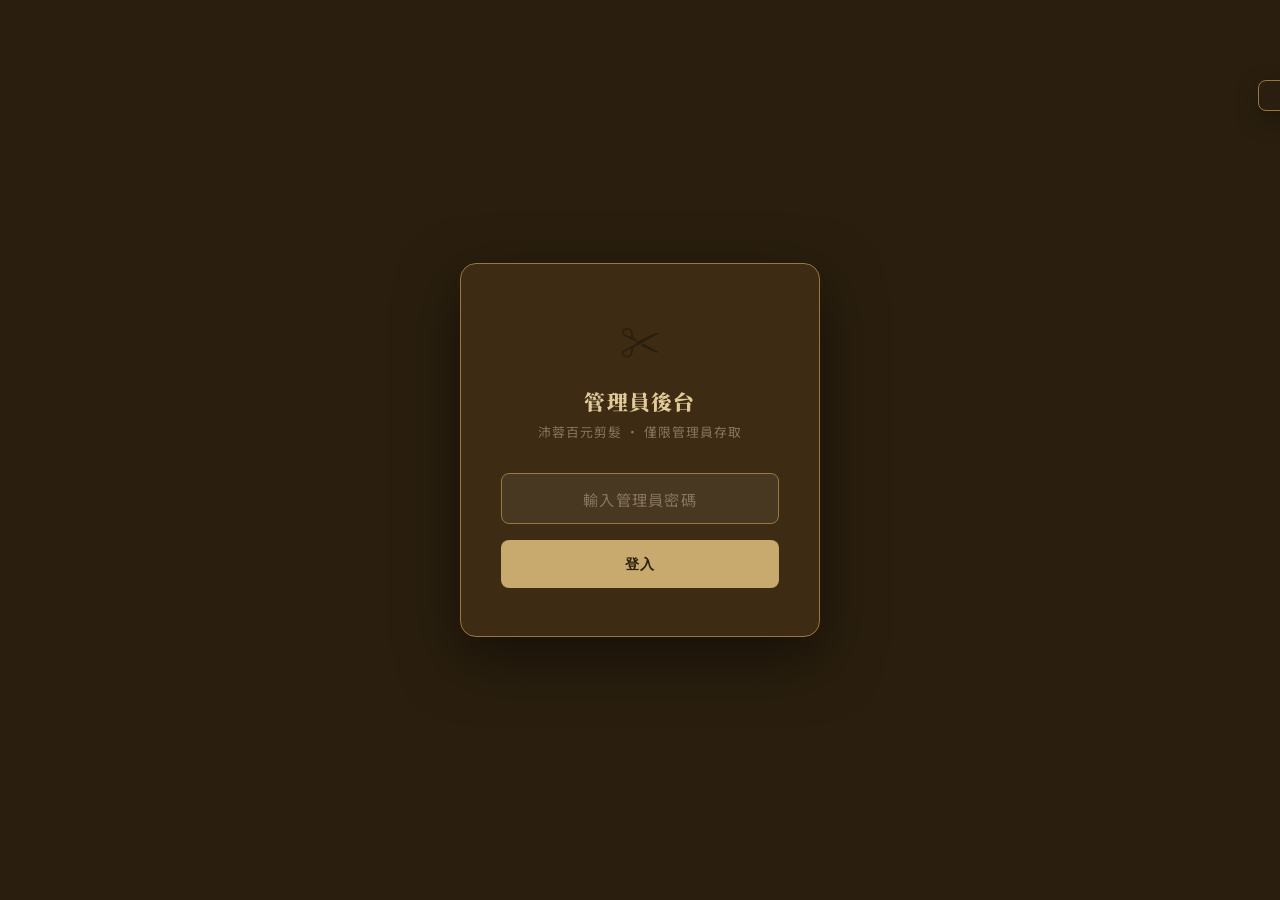
==== admin.html @ b1cb7372 "add admin.html" ====
<!DOCTYPE html>
<html lang="zh-TW">
<head>
  <meta charset="UTF-8" />
  <meta name="viewport" content="width=device-width, initial-scale=1.0" />
  <title>管理員後台 — 沛蓉百元剪髮</title>
  <link rel="preconnect" href="https://fonts.googleapis.com" />
  <link href="https://fonts.googleapis.com/css2?family=Noto+Serif+TC:wght@700;900&family=Noto+Sans+TC:wght@300;400;500&display=swap" rel="stylesheet" />
  <style>
    :root {
      --gold: #c8a96e; --gold-light: #e2c99a; --gold-dark: #9a7640;
      --cream: #f5efe3; --warm-white: #fdf8f0;
      --wood: #2a1f0e; --wood-mid: #3d2c13; --wood-light: #5a3e1b;
      --muted: #8a7560; --red: #c0392b; --green: #27ae60;
      --font-serif: 'Noto Serif TC', serif;
      --font-body: 'Noto Sans TC', sans-serif;
      --radius: 8px; --transition: .3s ease;
    }
    *, *::before, *::after { box-sizing: border-box; margin: 0; padding: 0; }
    html { font-size: 16px; scroll-behavior: smooth; }
    body { background: var(--cream); color: var(--wood); font-family: var(--font-body); min-height: 100vh; }
    a { color: inherit; text-decoration: none; }

    /* ── LOGIN SCREEN ── */
    #login-screen {
      position: fixed; inset: 0; z-index: 9000;
      background: var(--wood);
      display: flex; align-items: center; justify-content: center;
    }
    .login-box {
      background: var(--wood-mid);
      border: 1px solid var(--gold-dark);
      border-radius: 16px;
      padding: 3rem 2.5rem;
      width: 360px;
      text-align: center;
      box-shadow: 0 20px 60px rgba(0,0,0,.5);
    }
    .login-icon { font-size: 2.5rem; margin-bottom: 1rem; }
    .login-title {
      font-family: var(--font-serif);
      font-size: 1.3rem; font-weight: 900;
      color: var(--gold-light);
      margin-bottom: .4rem; letter-spacing: .06em;
    }
    .login-sub { font-size: .8rem; color: var(--muted); margin-bottom: 2rem; letter-spacing: .08em; }
    .login-box input {
      width: 100%;
      background: rgba(255,255,255,.06);
      border: 1px solid var(--gold-dark);
      border-radius: var(--radius);
      padding: .85rem 1rem;
      color: var(--cream);
      font-family: var(--font-body); font-size: .95rem;
      outline: none;
      transition: border-color var(--transition);
      text-align: center; letter-spacing: .2em;
    }
    .login-box input:focus { border-color: var(--gold); }
    .login-box input::placeholder { color: var(--muted); letter-spacing: .08em; }
    .login-btn {
      margin-top: 1rem;
      width: 100%;
      padding: .9rem;
      background: var(--gold);
      border: none; border-radius: var(--radius);
      color: var(--wood);
      font-size: .9rem; font-weight: 700;
      letter-spacing: .1em;
      cursor: pointer;
      transition: background var(--transition), transform var(--transition);
    }
    .login-btn:hover { background: var(--gold-light); transform: translateY(-2px); }
    .login-error {
      margin-top: .8rem;
      font-size: .8rem; color: var(--red);
      display: none;
    }

    /* ── ADMIN LAYOUT ── */
    #admin-app { display: none; }
    .admin-header {
      background: var(--wood);
      border-bottom: 2px solid var(--gold-dark);
      padding: 0 2rem;
      display: flex; align-items: center; justify-content: space-between;
      height: 60px;
      position: sticky; top: 0; z-index: 100;
    }
    .admin-header-title {
      font-family: var(--font-serif);
      color: var(--gold-light);
      font-size: 1rem; font-weight: 700;
      letter-spacing: .08em;
    }
    .admin-header-right { display: flex; align-items: center; gap: 1rem; }
    .back-link {
      font-size: .8rem; color: var(--muted);
      letter-spacing: .06em;
      transition: color var(--transition);
    }
    .back-link:hover { color: var(--gold); }
    .logout-btn {
      background: transparent; border: 1px solid rgba(200,169,110,.3);
      border-radius: var(--radius); padding: .4rem .9rem;
      color: var(--muted); font-size: .78rem; letter-spacing: .08em;
      cursor: pointer; transition: all var(--transition);
    }
    .logout-btn:hover { border-color: var(--red); color: var(--red); }

    .admin-main {
      max-width: 820px; margin: 0 auto;
      padding: 3rem 1.5rem 6rem;
    }
    .admin-section {
      background: white;
      border: 1px solid rgba(200,169,110,.2);
      border-radius: 12px;
      padding: 2rem;
      margin-bottom: 1.5rem;
      box-shadow: 0 2px 12px rgba(42,31,14,.08);
    }
    .admin-section-title {
      font-family: var(--font-serif);
      font-size: .82rem; font-weight: 700;
      letter-spacing: .2em;
      color: var(--gold-dark);
      text-transform: uppercase;
      margin-bottom: 1.5rem;
      padding-bottom: .7rem;
      border-bottom: 1px solid rgba(200,169,110,.2);
    }
    .field-group {
      display: flex; flex-direction: column; gap: 1.1rem;
    }
    .field {
      display: flex; flex-direction: column; gap: .4rem;
    }
    .field label {
      font-size: .78rem; font-weight: 600;
      color: var(--muted); letter-spacing: .08em;
      text-transform: uppercase;
    }
    .field input,
    .field textarea {
      border: 1.5px solid rgba(200,169,110,.3);
      border-radius: var(--radius);
      padding: .7rem .9rem;
      font-family: var(--font-body); font-size: .9rem;
      color: var(--wood);
      background: var(--warm-white);
      outline: none;
      resize: vertical;
      transition: border-color var(--transition);
    }
    .field input:focus,
    .field textarea:focus { border-color: var(--gold); }
    .field .hint {
      font-size: .7rem; color: var(--muted);
      letter-spacing: .04em;
    }
    .field .hint code {
      background: rgba(200,169,110,.12);
      padding: .1rem .3rem; border-radius: 3px;
      font-size: .68rem; color: var(--gold-dark);
    }

    /* ── SAVE BAR ── */
    .save-bar {
      position: fixed; bottom: 0; left: 0; right: 0; z-index: 200;
      background: var(--wood);
      border-top: 2px solid var(--gold-dark);
      padding: 1rem 2rem;
      display: flex; align-items: center; justify-content: space-between;
    }
    .save-bar-info {
      font-size: .82rem; color: var(--muted); letter-spacing: .04em;
    }
    .save-btn {
      background: var(--gold); border: none;
      border-radius: var(--radius);
      padding: .8rem 2.2rem;
      color: var(--wood); font-size: .88rem; font-weight: 700;
      letter-spacing: .1em;
      cursor: pointer; transition: all var(--transition);
    }
    .save-btn:hover { background: var(--gold-light); transform: translateY(-1px); }
    .save-btn:disabled { opacity: .5; cursor: not-allowed; }

    /* ── TOAST ── */
    .toast {
      position: fixed; top: 80px; right: 2rem; z-index: 9999;
      background: var(--wood);
      color: var(--cream);
      border: 1px solid var(--gold-dark);
      border-radius: var(--radius);
      padding: .9rem 1.5rem;
      font-size: .85rem; letter-spacing: .04em;
      box-shadow: 0 8px 24px rgba(0,0,0,.3);
      transform: translateX(120%);
      transition: transform .35s cubic-bezier(.25,.46,.45,.94);
      pointer-events: none;
    }
    .toast.show { transform: translateX(0); }
    .toast.success { border-color: var(--green); }
    .toast.error   { border-color: var(--red); }

    /* ── PREVIEW LINK ── */
    .preview-row {
      display: flex; justify-content: center; margin-bottom: 2rem;
    }
    .preview-link {
      display: inline-flex; align-items: center; gap: .5rem;
      border: 1px dashed var(--gold-dark);
      border-radius: var(--radius);
      padding: .6rem 1.4rem;
      font-size: .82rem; color: var(--gold-dark); letter-spacing: .08em;
      transition: all var(--transition);
    }
    .preview-link:hover {
      background: var(--gold-dark); color: var(--cream);
    }

    /* ── PASSWORD CHANGE SECTION ── */
    .pwd-group { display: flex; gap: .8rem; }
    .pwd-group input { flex: 1; }
    .pwd-btn {
      background: var(--wood-mid); border: 1px solid var(--gold-dark);
      border-radius: var(--radius);
      padding: .7rem 1.2rem;
      color: var(--gold); font-size: .82rem; font-weight: 600;
      letter-spacing: .08em;
      cursor: pointer; white-space: nowrap;
      transition: all var(--transition);
    }
    .pwd-btn:hover { background: var(--wood); border-color: var(--gold); }
  </style>
</head>
<body>

  <!-- ░░ LOGIN ░░ -->
  <div id="login-screen">
    <div class="login-box">
      <div class="login-icon">✂</div>
      <h1 class="login-title">管理員後台</h1>
      <p class="login-sub">沛蓉百元剪髮 · 僅限管理員存取</p>
      <input type="password" id="pwd-input" placeholder="輸入管理員密碼" autocomplete="current-password" />
      <button class="login-btn" onclick="doLogin()">登入</button>
      <p class="login-error" id="login-err">密碼錯誤，請再試一次</p>
    </div>
  </div>

  <!-- ░░ ADMIN APP ░░ -->
  <div id="admin-app">

    <header class="admin-header">
      <div class="admin-header-title">✂ 後台管理</div>
      <div class="admin-header-right">
        <a href="index.html" class="back-link">← 回到網站</a>
        <button class="logout-btn" onclick="doLogout()">登出</button>
      </div>
    </header>

    <main class="admin-main">

      <div class="preview-row">
        <a href="index.html" target="_blank" class="preview-link">
          👁 預覽網站
        </a>
      </div>

      <!-- 基本資訊 -->
      <div class="admin-section">
        <div class="admin-section-title">🏪 基本資訊</div>
        <div class="field-group">
          <div class="field">
            <label>店名</label>
            <input type="text" id="f-site_name" />
          </div>
          <div class="field">
            <label>副標題</label>
            <input type="text" id="f-site_tagline" />
          </div>
        </div>
      </div>

      <!-- Hero 區塊 -->
      <div class="admin-section">
        <div class="admin-section-title">🦸 主視覺區塊</div>
        <div class="field-group">
          <div class="field">
            <label>主打價格</label>
            <input type="text" id="f-hero_price" />
          </div>
          <div class="field">
            <label>描述文字</label>
            <textarea id="f-hero_desc" rows="3"></textarea>
            <p class="hint">換行請按 Enter 即可</p>
          </div>
        </div>
      </div>

      <!-- 資訊卡 -->
      <div class="admin-section">
        <div class="admin-section-title">🕐 服務資訊</div>
        <div class="field-group">
          <div class="field">
            <label>營業時間（支援 HTML）</label>
            <textarea id="f-hours" rows="2"></textarea>
            <p class="hint">可使用 <code>&lt;strong&gt;</code> 加粗、<code>&lt;br/&gt;</code> 換行</p>
          </div>
          <div class="field">
            <label>營業時間備註</label>
            <input type="text" id="f-hours_note" />
          </div>
          <div class="field">
            <label>收費方式（支援 HTML）</label>
            <textarea id="f-pricing" rows="2"></textarea>
          </div>
          <div class="field">
            <label>收費備註</label>
            <input type="text" id="f-pricing_note" />
          </div>
          <div class="field">
            <label>預約方式（支援 HTML）</label>
            <textarea id="f-booking" rows="2"></textarea>
          </div>
          <div class="field">
            <label>預約備註</label>
            <input type="text" id="f-booking_note" />
          </div>
        </div>
      </div>

      <!-- 聯絡資訊 -->
      <div class="admin-section">
        <div class="admin-section-title">📞 聯絡資訊</div>
        <div class="field-group">
          <div class="field">
            <label>電話號碼</label>
            <input type="tel" id="f-phone" />
          </div>
          <div class="field">
            <label>LINE ID</label>
            <input type="text" id="f-line_id" />
          </div>
          <div class="field">
            <label>聯絡區塊標題</label>
            <input type="text" id="f-contact_title" />
          </div>
          <div class="field">
            <label>聯絡區塊說明</label>
            <input type="text" id="f-contact_sub" />
          </div>
        </div>
      </div>

      <!-- 位置 -->
      <div class="admin-section">
        <div class="admin-section-title">📍 位置資訊</div>
        <div class="field-group">
          <div class="field">
            <label>地址（支援 HTML）</label>
            <textarea id="f-address" rows="2"></textarea>
          </div>
          <div class="field">
            <label>捷運說明</label>
            <input type="text" id="f-mrt" />
          </div>
          <div class="field">
            <label>公車說明</label>
            <input type="text" id="f-bus" />
          </div>
        </div>
      </div>

      <!-- Footer -->
      <div class="admin-section">
        <div class="admin-section-title">📋 頁尾資訊</div>
        <div class="field-group">
          <div class="field">
            <label>版權文字</label>
            <input type="text" id="f-footer_copy" />
          </div>
        </div>
      </div>

      <!-- 密碼變更 -->
      <div class="admin-section">
        <div class="admin-section-title">🔐 變更管理員密碼</div>
        <div class="field-group">
          <div class="field">
            <label>新密碼</label>
            <div class="pwd-group">
              <input type="password" id="new-pwd" placeholder="輸入新密碼" />
              <button class="pwd-btn" onclick="changePwd()">確認變更</button>
            </div>
          </div>
        </div>
      </div>

      <!-- 匯出說明 -->
      <div class="admin-section">
        <div class="admin-section-title">📦 部署說明</div>
        <div class="field-group">
          <div class="field">
            <p style="font-size:.85rem;color:var(--muted);line-height:1.9;">
              儲存後，點選下方「下載 content.js」按鈕，<br/>
              將下載的 <code style="background:rgba(200,169,110,.12);padding:.1rem .3rem;border-radius:3px;">content.js</code> 替換至你的 GitHub repo 的 <code style="background:rgba(200,169,110,.12);padding:.1rem .3rem;border-radius:3px;">js/</code> 資料夾，<br/>
              push 後 GitHub Pages 會自動更新網站內容。
            </p>
            <button class="save-btn" id="dl-btn" onclick="downloadContentJS()" style="margin-top:1rem;max-width:220px;">
              ⬇ 下載 content.js
            </button>
          </div>
        </div>
      </div>

    </main>

    <!-- Save Bar -->
    <div class="save-bar">
      <span class="save-bar-info">儲存後記得下載並更新 content.js</span>
      <button class="save-btn" id="save-btn" onclick="saveContent()">💾 儲存變更</button>
    </div>

  </div>

  <!-- Toast -->
  <div class="toast" id="toast"></div>

  <script src="js/content.js"></script>
  <script>
    // ── AUTH ────────────────────────────────────────────────────
    const DEFAULT_PWD = 'peirong2025';
    const PWD_KEY  = 'pr_admin_pwd';
    const AUTH_KEY = 'pr_admin_auth';

    function getStoredPwd() {
      return localStorage.getItem(PWD_KEY) || DEFAULT_PWD;
    }
    function doLogin() {
      const val = document.getElementById('pwd-input').value;
      if (val === getStoredPwd()) {
        sessionStorage.setItem(AUTH_KEY, '1');
        document.getElementById('login-screen').style.display = 'none';
        document.getElementById('admin-app').style.display = 'block';
        loadForm();
      } else {
        document.getElementById('login-err').style.display = 'block';
        document.getElementById('pwd-input').value = '';
        document.getElementById('pwd-input').focus();
      }
    }
    document.getElementById('pwd-input').addEventListener('keydown', e => {
      if (e.key === 'Enter') doLogin();
    });
    function doLogout() {
      sessionStorage.removeItem(AUTH_KEY);
      location.reload();
    }
    function changePwd() {
      const np = document.getElementById('new-pwd').value.trim();
      if (!np) { showToast('請輸入新密碼', 'error'); return; }
      if (np.length < 6) { showToast('密碼至少 6 位', 'error'); return; }
      localStorage.setItem(PWD_KEY, np);
      document.getElementById('new-pwd').value = '';
      showToast('密碼已變更', 'success');
    }
    // Auto-restore session
    if (sessionStorage.getItem(AUTH_KEY) === '1') {
      document.getElementById('login-screen').style.display = 'none';
      document.getElementById('admin-app').style.display = 'block';
    }

    // ── CONTENT ─────────────────────────────────────────────────
    let currentContent = {};

    function loadForm() {
      currentContent = Object.assign({}, window.SITE_CONTENT || {});
      const fields = [
        'site_name','site_tagline','hero_price','hero_desc',
        'hours','hours_note','pricing','pricing_note',
        'booking','booking_note','phone','line_id',
        'contact_title','contact_sub','address','mrt','bus','footer_copy'
      ];
      fields.forEach(key => {
        const el = document.getElementById('f-' + key);
        if (el) el.value = currentContent[key] || '';
      });
    }

    function readForm() {
      const fields = [
        'site_name','site_tagline','hero_price','hero_desc',
        'hours','hours_note','pricing','pricing_note',
        'booking','booking_note','phone','line_id',
        'contact_title','contact_sub','address','mrt','bus','footer_copy'
      ];
      const out = {};
      fields.forEach(key => {
        const el = document.getElementById('f-' + key);
        if (el) out[key] = el.value;
      });
      return out;
    }

    function saveContent() {
      currentContent = readForm();
      localStorage.setItem('pr_site_content', JSON.stringify(currentContent));
      showToast('已儲存！請下載 content.js 並上傳至 GitHub', 'success');
    }

    function generateContentJS(c) {
      return `/**
 * content.js — 沛蓉百元剪髮 網站內容設定
 * 由管理員後台自動生成於 ${new Date().toLocaleString('zh-TW')}
 */
window.SITE_CONTENT = ${JSON.stringify(c, null, 2)};
`;
    }

    function downloadContentJS() {
      const c = readForm();
      const blob = new Blob([generateContentJS(c)], { type: 'application/javascript' });
      const url = URL.createObjectURL(blob);
      const a = document.createElement('a');
      a.href = url; a.download = 'content.js';
      a.click();
      URL.revokeObjectURL(url);
      showToast('content.js 已下載，請上傳至 GitHub js/ 資料夾', 'success');
    }

    // ── TOAST ────────────────────────────────────────────────────
    let toastTimer;
    function showToast(msg, type = 'success') {
      const t = document.getElementById('toast');
      t.textContent = msg;
      t.className = 'toast ' + type + ' show';
      clearTimeout(toastTimer);
      toastTimer = setTimeout(() => { t.classList.remove('show'); }, 3200);
    }

    // Restore from localStorage if exists
    document.addEventListener('DOMContentLoaded', () => {
      const saved = localStorage.getItem('pr_site_content');
      if (saved) {
        try { window.SITE_CONTENT = JSON.parse(saved); } catch(e) {}
      }
      if (sessionStorage.getItem(AUTH_KEY) === '1') loadForm();
    });
  </script>
</body>
</html>
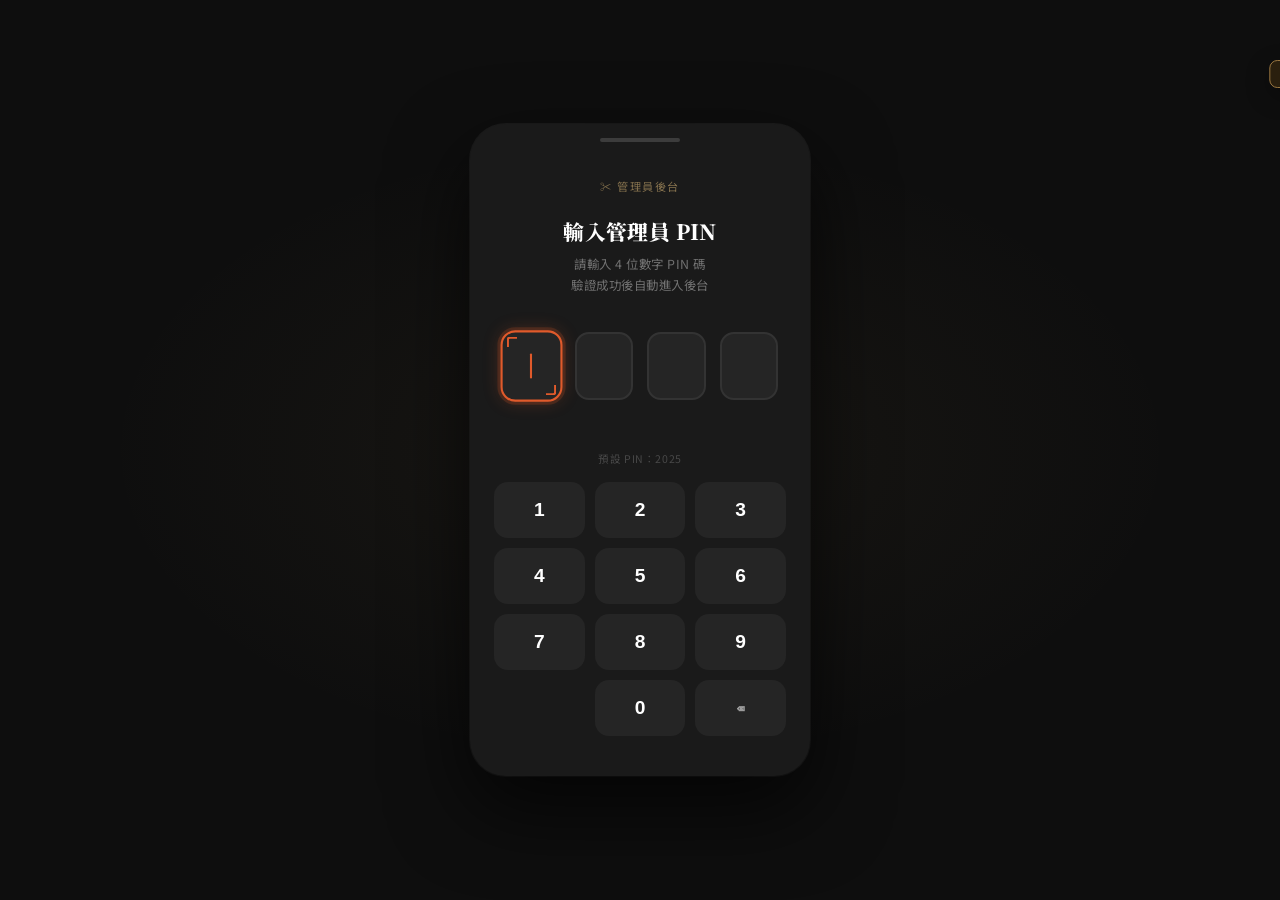
==== commit 01e4c2a7: "update admin.html" ====
--- a/admin.html
+++ b/admin.html
@@ -1,554 +1,949 @@
 <!DOCTYPE html>
 <html lang="zh-TW">
 <head>
-  <meta charset="UTF-8" />
-  <meta name="viewport" content="width=device-width, initial-scale=1.0" />
+  <meta charset="UTF-8"/>
+  <meta name="viewport" content="width=device-width, initial-scale=1.0"/>
   <title>管理員後台 — 沛蓉百元剪髮</title>
-  <link rel="preconnect" href="https://fonts.googleapis.com" />
-  <link href="https://fonts.googleapis.com/css2?family=Noto+Serif+TC:wght@700;900&family=Noto+Sans+TC:wght@300;400;500&display=swap" rel="stylesheet" />
+  <link rel="preconnect" href="https://fonts.googleapis.com"/>
+  <link href="https://fonts.googleapis.com/css2?family=Noto+Serif+TC:wght@700;900&family=Noto+Sans+TC:wght@300;400;500;600&display=swap" rel="stylesheet"/>
   <style>
     :root {
-      --gold: #c8a96e; --gold-light: #e2c99a; --gold-dark: #9a7640;
-      --cream: #f5efe3; --warm-white: #fdf8f0;
-      --wood: #2a1f0e; --wood-mid: #3d2c13; --wood-light: #5a3e1b;
-      --muted: #8a7560; --red: #c0392b; --green: #27ae60;
-      --font-serif: 'Noto Serif TC', serif;
-      --font-body: 'Noto Sans TC', sans-serif;
-      --radius: 8px; --transition: .3s ease;
-    }
-    *, *::before, *::after { box-sizing: border-box; margin: 0; padding: 0; }
-    html { font-size: 16px; scroll-behavior: smooth; }
-    body { background: var(--cream); color: var(--wood); font-family: var(--font-body); min-height: 100vh; }
-    a { color: inherit; text-decoration: none; }
-
-    /* ── LOGIN SCREEN ── */
-    #login-screen {
-      position: fixed; inset: 0; z-index: 9000;
-      background: var(--wood);
-      display: flex; align-items: center; justify-content: center;
-    }
-    .login-box {
-      background: var(--wood-mid);
-      border: 1px solid var(--gold-dark);
-      border-radius: 16px;
-      padding: 3rem 2.5rem;
-      width: 360px;
-      text-align: center;
-      box-shadow: 0 20px 60px rgba(0,0,0,.5);
-    }
-    .login-icon { font-size: 2.5rem; margin-bottom: 1rem; }
-    .login-title {
-      font-family: var(--font-serif);
-      font-size: 1.3rem; font-weight: 900;
-      color: var(--gold-light);
-      margin-bottom: .4rem; letter-spacing: .06em;
-    }
-    .login-sub { font-size: .8rem; color: var(--muted); margin-bottom: 2rem; letter-spacing: .08em; }
-    .login-box input {
-      width: 100%;
-      background: rgba(255,255,255,.06);
-      border: 1px solid var(--gold-dark);
-      border-radius: var(--radius);
-      padding: .85rem 1rem;
-      color: var(--cream);
-      font-family: var(--font-body); font-size: .95rem;
-      outline: none;
-      transition: border-color var(--transition);
-      text-align: center; letter-spacing: .2em;
-    }
-    .login-box input:focus { border-color: var(--gold); }
-    .login-box input::placeholder { color: var(--muted); letter-spacing: .08em; }
-    .login-btn {
-      margin-top: 1rem;
-      width: 100%;
-      padding: .9rem;
-      background: var(--gold);
-      border: none; border-radius: var(--radius);
-      color: var(--wood);
-      font-size: .9rem; font-weight: 700;
-      letter-spacing: .1em;
-      cursor: pointer;
-      transition: background var(--transition), transform var(--transition);
-    }
-    .login-btn:hover { background: var(--gold-light); transform: translateY(-2px); }
-    .login-error {
-      margin-top: .8rem;
-      font-size: .8rem; color: var(--red);
-      display: none;
-    }
-
-    /* ── ADMIN LAYOUT ── */
-    #admin-app { display: none; }
-    .admin-header {
-      background: var(--wood);
-      border-bottom: 2px solid var(--gold-dark);
-      padding: 0 2rem;
-      display: flex; align-items: center; justify-content: space-between;
-      height: 60px;
-      position: sticky; top: 0; z-index: 100;
-    }
-    .admin-header-title {
-      font-family: var(--font-serif);
-      color: var(--gold-light);
-      font-size: 1rem; font-weight: 700;
-      letter-spacing: .08em;
-    }
-    .admin-header-right { display: flex; align-items: center; gap: 1rem; }
-    .back-link {
-      font-size: .8rem; color: var(--muted);
-      letter-spacing: .06em;
-      transition: color var(--transition);
-    }
-    .back-link:hover { color: var(--gold); }
-    .logout-btn {
-      background: transparent; border: 1px solid rgba(200,169,110,.3);
-      border-radius: var(--radius); padding: .4rem .9rem;
-      color: var(--muted); font-size: .78rem; letter-spacing: .08em;
-      cursor: pointer; transition: all var(--transition);
-    }
-    .logout-btn:hover { border-color: var(--red); color: var(--red); }
-
-    .admin-main {
-      max-width: 820px; margin: 0 auto;
-      padding: 3rem 1.5rem 6rem;
-    }
-    .admin-section {
-      background: white;
-      border: 1px solid rgba(200,169,110,.2);
-      border-radius: 12px;
-      padding: 2rem;
-      margin-bottom: 1.5rem;
-      box-shadow: 0 2px 12px rgba(42,31,14,.08);
-    }
-    .admin-section-title {
-      font-family: var(--font-serif);
-      font-size: .82rem; font-weight: 700;
-      letter-spacing: .2em;
-      color: var(--gold-dark);
-      text-transform: uppercase;
-      margin-bottom: 1.5rem;
-      padding-bottom: .7rem;
-      border-bottom: 1px solid rgba(200,169,110,.2);
-    }
-    .field-group {
-      display: flex; flex-direction: column; gap: 1.1rem;
-    }
-    .field {
-      display: flex; flex-direction: column; gap: .4rem;
-    }
-    .field label {
-      font-size: .78rem; font-weight: 600;
-      color: var(--muted); letter-spacing: .08em;
-      text-transform: uppercase;
-    }
-    .field input,
-    .field textarea {
-      border: 1.5px solid rgba(200,169,110,.3);
-      border-radius: var(--radius);
-      padding: .7rem .9rem;
-      font-family: var(--font-body); font-size: .9rem;
-      color: var(--wood);
-      background: var(--warm-white);
-      outline: none;
-      resize: vertical;
-      transition: border-color var(--transition);
-    }
-    .field input:focus,
-    .field textarea:focus { border-color: var(--gold); }
-    .field .hint {
-      font-size: .7rem; color: var(--muted);
-      letter-spacing: .04em;
-    }
-    .field .hint code {
-      background: rgba(200,169,110,.12);
-      padding: .1rem .3rem; border-radius: 3px;
-      font-size: .68rem; color: var(--gold-dark);
-    }
+      --gold:#c8a96e;--gold-l:#e2c99a;--gold-d:#9a7640;
+      --cream:#f5efe3;--warm:#fdf8f0;
+      --wood:#2a1f0e;--wood-m:#3d2c13;--wood-l:#5a3e1b;
+      --muted:#8a7560;--red:#c0392b;--green:#27ae60;--blue:#2980b9;
+      --serif:'Noto Serif TC',serif;--sans:'Noto Sans TC',sans-serif;
+      --r:8px;--r-lg:14px;--tr:.25s ease;
+      --shadow:0 2px 12px rgba(42,31,14,.1);
+      --shadow-lg:0 8px 32px rgba(42,31,14,.18);
+    }
+    *,*::before,*::after{box-sizing:border-box;margin:0;padding:0;}
+    html{font-size:16px;height:100%;}
+    body{font-family:var(--sans);background:var(--cream);color:var(--wood);height:100%;overflow:hidden;display:flex;flex-direction:column;}
+
+    /* ── LOGIN OTP ── */
+    #login-screen{position:fixed;inset:0;z-index:9999;background:#0e0e0e;display:flex;align-items:center;justify-content:center;overflow:hidden;}
+    #login-screen::before{content:'';position:absolute;inset:0;background:radial-gradient(ellipse 60% 50% at 50% 50%,rgba(200,169,110,.06) 0%,transparent 70%);}
+
+    /* Phone mockup card */
+    .otp-card{
+      position:relative;z-index:1;
+      background:#1a1a1a;
+      border-radius:36px;
+      width:min(340px,88vw);
+      padding:0 0 2.5rem;
+      box-shadow:0 32px 80px rgba(0,0,0,.7),0 0 0 1px rgba(255,255,255,.06);
+      overflow:hidden;
+    }
+    .otp-notch{width:80px;height:4px;background:rgba(255,255,255,.15);border-radius:4px;margin:14px auto 0;}
+
+    /* Screens inside card */
+    .otp-screen{padding:2.2rem 2rem 1rem;text-align:center;transition:opacity .4s ease,transform .4s ease;}
+    .otp-screen.hidden{display:none;}
+    .otp-screen.exit{opacity:0;transform:scale(.92);}
+
+    /* Input screen */
+    .otp-title{font-family:var(--serif);font-size:1.3rem;font-weight:900;color:#fff;margin-bottom:.5rem;letter-spacing:.02em;}
+    .otp-sub{font-size:.78rem;color:rgba(255,255,255,.38);line-height:1.7;margin-bottom:2.2rem;letter-spacing:.04em;}
+
+    /* 4 boxes */
+    .otp-boxes{display:flex;justify-content:center;gap:14px;margin-bottom:1.2rem;}
+    .otp-box{
+      width:64px;height:68px;
+      background:#252525;
+      border:2px solid #333;
+      border-radius:14px;
+      display:flex;align-items:center;justify-content:center;
+      font-size:1.6rem;font-weight:700;color:#fff;
+      position:relative;overflow:hidden;
+      transition:border-color .2s ease,box-shadow .2s ease,transform .15s ease;
+      cursor:default;user-select:none;
+    }
+    .otp-box.active{
+      border-color:#e05a2b;
+      box-shadow:0 0 0 3px rgba(224,90,43,.18),0 0 16px rgba(224,90,43,.25);
+      transform:scale(1.05);
+    }
+    .otp-box.filled{
+      border-color:#c8471a;
+      box-shadow:0 0 0 2px rgba(200,71,26,.15);
+    }
+    .otp-box.error{
+      border-color:#e03030 !important;
+      box-shadow:0 0 0 3px rgba(224,48,48,.25) !important;
+      animation:shake .4s ease;
+    }
+    /* Corner accent lines */
+    .otp-box::before,.otp-box::after{
+      content:'';position:absolute;
+      width:10px;height:10px;
+      border-color:#e05a2b;border-style:solid;
+      opacity:0;transition:opacity .2s ease;
+    }
+    .otp-box::before{top:4px;left:4px;border-width:2px 0 0 2px;border-radius:3px 0 0 0;}
+    .otp-box::after{bottom:4px;right:4px;border-width:0 2px 2px 0;border-radius:0 0 3px 0;}
+    .otp-box.active::before,.otp-box.active::after{opacity:1;}
+
+    /* Cursor blink inside active box */
+    .otp-cursor{
+      display:inline-block;width:2px;height:1.5rem;
+      background:#e05a2b;border-radius:2px;
+      animation:blink .9s step-end infinite;
+      vertical-align:middle;
+    }
+    @keyframes blink{0%,100%{opacity:1;}50%{opacity:0;}}
+    @keyframes shake{
+      0%,100%{transform:scale(1.05) translateX(0);}
+      20%{transform:scale(1.05) translateX(-7px);}
+      40%{transform:scale(1.05) translateX(7px);}
+      60%{transform:scale(1.05) translateX(-5px);}
+      80%{transform:scale(1.05) translateX(5px);}
+    }
+
+    .otp-error-msg{font-size:.75rem;color:#e05a2b;margin-top:.3rem;min-height:1.1rem;letter-spacing:.04em;transition:opacity .2s;}
+    .otp-hint{font-size:.66rem;color:rgba(255,255,255,.2);margin-top:.9rem;letter-spacing:.06em;}
+
+    /* Number pad */
+    .numpad{padding:0 1.5rem;display:grid;grid-template-columns:repeat(3,1fr);gap:10px;}
+    .numpad-key{
+      background:#252525;border:none;border-radius:14px;
+      height:56px;font-size:1.2rem;font-weight:600;color:#fff;
+      cursor:pointer;transition:background .15s ease,transform .1s ease;
+      display:flex;align-items:center;justify-content:center;
+      position:relative;overflow:hidden;
+    }
+    .numpad-key:active{background:#333;transform:scale(.93);}
+    .numpad-key.del{font-size:.9rem;color:rgba(255,255,255,.55);}
+    .numpad-key.del:active{background:#2a1a1a;}
+    /* ripple */
+    .numpad-key .ripple{
+      position:absolute;border-radius:50%;
+      background:rgba(200,169,110,.25);
+      width:0;height:0;
+      transform:translate(-50%,-50%);
+      animation:ripple .5s ease-out;
+      pointer-events:none;
+    }
+    @keyframes ripple{to{width:120px;height:120px;opacity:0;}}
+
+    /* Success screen */
+    .otp-success{padding:3rem 2rem 1.5rem;text-align:center;}
+    .success-icon-wrap{
+      width:80px;height:80px;margin:0 auto 1.5rem;
+      border-radius:20px;
+      border:2.5px solid #27ae60;
+      display:flex;align-items:center;justify-content:center;
+      position:relative;
+      animation:successPop .5s cubic-bezier(.34,1.56,.64,1) both;
+    }
+    @keyframes successPop{from{transform:scale(.4);opacity:0;}to{transform:scale(1);opacity:1;}}
+    .success-check{
+      width:36px;height:36px;
+      stroke:#27ae60;stroke-width:3;fill:none;
+      stroke-dasharray:60;stroke-dashoffset:60;
+      stroke-linecap:round;stroke-linejoin:round;
+      animation:drawCheck .5s .3s ease forwards;
+    }
+    @keyframes drawCheck{to{stroke-dashoffset:0;}}
+    .success-glow{
+      position:absolute;inset:-2px;border-radius:22px;
+      box-shadow:0 0 20px rgba(39,174,96,.4),0 0 40px rgba(39,174,96,.15);
+      animation:glowPulse 2s ease-in-out infinite;
+    }
+    @keyframes glowPulse{0%,100%{opacity:.6;}50%{opacity:1;}}
+    .success-title{font-family:var(--serif);font-size:1.3rem;font-weight:900;color:#27ae60;margin-bottom:.5rem;letter-spacing:.02em;}
+    .success-sub{font-size:.78rem;color:rgba(255,255,255,.38);margin-bottom:2rem;letter-spacing:.04em;}
+    .success-lock{display:flex;align-items:center;justify-content:center;gap:.5rem;font-size:.76rem;color:#27ae60;letter-spacing:.08em;opacity:.8;}
+
+    /* ── SHELL ── */
+    #admin-app{display:none;flex:1;min-height:0;flex-direction:column;}
+    .admin-header{background:var(--wood);border-bottom:2px solid var(--gold-d);padding:0 1.2rem;display:flex;align-items:center;justify-content:space-between;height:52px;flex-shrink:0;}
+    .ah-left{display:flex;align-items:center;gap:.8rem;}
+    .ah-logo{font-family:var(--serif);color:var(--gold-l);font-size:.95rem;font-weight:700;letter-spacing:.06em;}
+    .ah-right{display:flex;align-items:center;gap:.8rem;}
+    .btn-icon-sm{background:transparent;border:1px solid rgba(200,169,110,.25);border-radius:var(--r);padding:.35rem .75rem;color:var(--muted);font-size:.76rem;letter-spacing:.06em;cursor:pointer;transition:all var(--tr);white-space:nowrap;}
+    .btn-icon-sm:hover{border-color:var(--gold);color:var(--gold-l);}
+    .btn-icon-sm.danger:hover{border-color:var(--red);color:var(--red);}
+
+    /* ── LAYOUT ── */
+    .admin-body{display:flex;flex:1;min-height:0;}
+
+    /* ── SIDEBAR TABS ── */
+    .sidebar{width:52px;background:var(--wood-m);border-right:1px solid rgba(200,169,110,.15);display:flex;flex-direction:column;align-items:center;padding:.6rem 0;gap:.3rem;flex-shrink:0;}
+    .stab{width:40px;height:40px;border-radius:10px;border:none;background:transparent;cursor:pointer;display:flex;flex-direction:column;align-items:center;justify-content:center;gap:2px;color:var(--muted);font-size:.62rem;letter-spacing:.03em;transition:all var(--tr);}
+    .stab .stab-icon{font-size:1.1rem;line-height:1;}
+    .stab:hover{background:rgba(200,169,110,.12);color:var(--gold-l);}
+    .stab.active{background:rgba(200,169,110,.2);color:var(--gold);}
+
+    /* ── EDITOR PANEL ── */
+    .editor-panel{flex:1;overflow-y:auto;padding:1.2rem;min-height:0;display:flex;flex-direction:column;gap:1rem;}
+    .tab-content{display:none;}
+    .tab-content.active{display:flex;flex-direction:column;gap:1rem;}
+
+    .card{background:white;border:1px solid rgba(200,169,110,.18);border-radius:var(--r-lg);padding:1.2rem 1.2rem 1.4rem;box-shadow:var(--shadow);}
+    .card-head{font-family:var(--serif);font-size:.72rem;font-weight:700;letter-spacing:.2em;color:var(--gold-d);text-transform:uppercase;margin-bottom:1rem;padding-bottom:.6rem;border-bottom:1px solid rgba(200,169,110,.15);}
+    .field{display:flex;flex-direction:column;gap:.35rem;margin-bottom:.75rem;}
+    .field:last-child{margin-bottom:0;}
+    .field label{font-size:.72rem;font-weight:600;color:var(--muted);letter-spacing:.08em;text-transform:uppercase;}
+    .field input,.field textarea,.field select{border:1.5px solid rgba(200,169,110,.28);border-radius:var(--r);padding:.65rem .85rem;font-family:var(--sans);font-size:.88rem;color:var(--wood);background:var(--warm);outline:none;resize:vertical;transition:border-color var(--tr);width:100%;}
+    .field input:focus,.field textarea:focus,.field select:focus{border-color:var(--gold);}
+    .hint{font-size:.68rem;color:var(--muted);}
+    .hint code{background:rgba(200,169,110,.12);padding:.1rem .3rem;border-radius:3px;font-size:.65rem;color:var(--gold-d);}
+
+    /* ── LIST ITEMS (announcements / services) ── */
+    .list-item{background:var(--warm);border:1.5px solid rgba(200,169,110,.2);border-radius:var(--r);padding:.8rem 1rem;display:flex;align-items:flex-start;gap:.7rem;margin-bottom:.6rem;transition:border-color var(--tr);}
+    .list-item:hover{border-color:var(--gold);}
+    .list-item-body{flex:1;display:flex;flex-direction:column;gap:.4rem;}
+    .list-item input,.list-item textarea{border:1px solid rgba(200,169,110,.2);border-radius:5px;padding:.4rem .6rem;font-family:var(--sans);font-size:.82rem;background:white;color:var(--wood);outline:none;width:100%;transition:border-color var(--tr);}
+    .list-item input:focus,.list-item textarea:focus{border-color:var(--gold);}
+    .list-item-row{display:grid;grid-template-columns:60px 1fr;gap:.4rem;}
+    .list-item-del{background:transparent;border:none;color:var(--muted);font-size:1.1rem;cursor:pointer;padding:.2rem;flex-shrink:0;transition:color var(--tr);line-height:1;}
+    .list-item-del:hover{color:var(--red);}
+    .list-item-drag{cursor:grab;color:rgba(200,169,110,.4);font-size:1rem;flex-shrink:0;padding:.2rem;line-height:1;}
+    .add-btn{width:100%;padding:.7rem;background:transparent;border:1.5px dashed rgba(200,169,110,.4);border-radius:var(--r);color:var(--gold-d);font-size:.82rem;letter-spacing:.08em;cursor:pointer;transition:all var(--tr);}
+    .add-btn:hover{background:rgba(200,169,110,.08);border-color:var(--gold);color:var(--gold);}
+
+    /* ── PREVIEW PANEL ── */
+    .preview-panel{flex:1;border-left:2px solid rgba(200,169,110,.15);display:flex;flex-direction:column;min-width:0;}
+    .preview-bar{background:var(--wood-m);padding:.5rem .9rem;display:flex;align-items:center;justify-content:space-between;flex-shrink:0;}
+    .preview-label{font-size:.72rem;color:var(--muted);letter-spacing:.1em;text-transform:uppercase;}
+    .preview-actions{display:flex;gap:.5rem;}
+    .preview-frame{flex:1;border:none;background:white;}
 
     /* ── SAVE BAR ── */
-    .save-bar {
-      position: fixed; bottom: 0; left: 0; right: 0; z-index: 200;
-      background: var(--wood);
-      border-top: 2px solid var(--gold-dark);
-      padding: 1rem 2rem;
-      display: flex; align-items: center; justify-content: space-between;
-    }
-    .save-bar-info {
-      font-size: .82rem; color: var(--muted); letter-spacing: .04em;
-    }
-    .save-btn {
-      background: var(--gold); border: none;
-      border-radius: var(--radius);
-      padding: .8rem 2.2rem;
-      color: var(--wood); font-size: .88rem; font-weight: 700;
-      letter-spacing: .1em;
-      cursor: pointer; transition: all var(--transition);
-    }
-    .save-btn:hover { background: var(--gold-light); transform: translateY(-1px); }
-    .save-btn:disabled { opacity: .5; cursor: not-allowed; }
+    .save-bar{background:var(--wood);border-top:2px solid var(--gold-d);padding:.75rem 1.2rem;display:flex;align-items:center;justify-content:space-between;gap:.8rem;flex-shrink:0;}
+    .save-status{font-size:.76rem;color:var(--muted);letter-spacing:.04em;flex:1;}
+    .save-status.saved{color:var(--green);}
+    .save-status.saving{color:var(--gold);}
+    .save-status.error{color:var(--red);}
+    .save-actions{display:flex;gap:.6rem;}
+    .btn-save{background:var(--gold);border:none;border-radius:var(--r);padding:.65rem 1.5rem;color:var(--wood);font-size:.82rem;font-weight:700;letter-spacing:.08em;cursor:pointer;transition:all var(--tr);white-space:nowrap;}
+    .btn-save:hover{background:var(--gold-l);transform:translateY(-1px);}
+    .btn-save:disabled{opacity:.5;cursor:not-allowed;transform:none;}
+    .btn-gh{background:var(--wood-l);border:1px solid var(--gold-d);border-radius:var(--r);padding:.65rem 1.2rem;color:var(--gold);font-size:.82rem;font-weight:600;letter-spacing:.06em;cursor:pointer;transition:all var(--tr);white-space:nowrap;}
+    .btn-gh:hover{background:var(--gold-d);color:var(--cream);}
+    .btn-gh:disabled{opacity:.4;cursor:not-allowed;}
 
     /* ── TOAST ── */
-    .toast {
-      position: fixed; top: 80px; right: 2rem; z-index: 9999;
-      background: var(--wood);
-      color: var(--cream);
-      border: 1px solid var(--gold-dark);
-      border-radius: var(--radius);
-      padding: .9rem 1.5rem;
-      font-size: .85rem; letter-spacing: .04em;
-      box-shadow: 0 8px 24px rgba(0,0,0,.3);
-      transform: translateX(120%);
-      transition: transform .35s cubic-bezier(.25,.46,.45,.94);
-      pointer-events: none;
-    }
-    .toast.show { transform: translateX(0); }
-    .toast.success { border-color: var(--green); }
-    .toast.error   { border-color: var(--red); }
-
-    /* ── PREVIEW LINK ── */
-    .preview-row {
-      display: flex; justify-content: center; margin-bottom: 2rem;
-    }
-    .preview-link {
-      display: inline-flex; align-items: center; gap: .5rem;
-      border: 1px dashed var(--gold-dark);
-      border-radius: var(--radius);
-      padding: .6rem 1.4rem;
-      font-size: .82rem; color: var(--gold-dark); letter-spacing: .08em;
-      transition: all var(--transition);
-    }
-    .preview-link:hover {
-      background: var(--gold-dark); color: var(--cream);
-    }
-
-    /* ── PASSWORD CHANGE SECTION ── */
-    .pwd-group { display: flex; gap: .8rem; }
-    .pwd-group input { flex: 1; }
-    .pwd-btn {
-      background: var(--wood-mid); border: 1px solid var(--gold-dark);
-      border-radius: var(--radius);
-      padding: .7rem 1.2rem;
-      color: var(--gold); font-size: .82rem; font-weight: 600;
-      letter-spacing: .08em;
-      cursor: pointer; white-space: nowrap;
-      transition: all var(--transition);
-    }
-    .pwd-btn:hover { background: var(--wood); border-color: var(--gold); }
+    .toast{position:fixed;top:60px;right:1.2rem;z-index:9999;background:var(--wood);color:var(--cream);border:1px solid var(--gold-d);border-radius:var(--r);padding:.8rem 1.3rem;font-size:.82rem;letter-spacing:.04em;box-shadow:0 8px 24px rgba(0,0,0,.3);transform:translateX(120%);transition:transform .3s cubic-bezier(.25,.46,.45,.94);pointer-events:none;max-width:280px;}
+    .toast.show{transform:translateX(0);}
+    .toast.ok{border-color:var(--green);}
+    .toast.err{border-color:var(--red);}
+
+    /* ── GH SETUP MODAL ── */
+    .modal-bg{position:fixed;inset:0;z-index:8000;background:rgba(0,0,0,.65);display:none;align-items:center;justify-content:center;}
+    .modal-bg.open{display:flex;}
+    .modal{background:var(--wood-m);border:1px solid var(--gold-d);border-radius:16px;padding:2rem 1.8rem;width:min(440px,92vw);box-shadow:0 20px 60px rgba(0,0,0,.5);}
+    .modal-title{font-family:var(--serif);color:var(--gold-l);font-size:1.05rem;font-weight:700;margin-bottom:.4rem;letter-spacing:.06em;}
+    .modal-sub{font-size:.78rem;color:var(--muted);margin-bottom:1.4rem;line-height:1.7;}
+    .modal .field label{color:rgba(245,239,227,.6);}
+    .modal .field input{background:rgba(255,255,255,.07);border-color:rgba(200,169,110,.3);color:var(--cream);}
+    .modal .field input:focus{border-color:var(--gold);}
+    .modal-actions{display:flex;gap:.7rem;margin-top:1.2rem;}
+    .modal-ok{flex:1;padding:.8rem;background:var(--gold);border:none;border-radius:var(--r);color:var(--wood);font-weight:700;font-size:.88rem;cursor:pointer;transition:all var(--tr);}
+    .modal-ok:hover{background:var(--gold-l);}
+    .modal-cancel{padding:.8rem 1.2rem;background:transparent;border:1px solid rgba(200,169,110,.3);border-radius:var(--r);color:var(--muted);font-size:.82rem;cursor:pointer;transition:all var(--tr);}
+    .modal-cancel:hover{border-color:var(--red);color:var(--red);}
+    .modal-link{font-size:.72rem;color:var(--gold-d);margin-top:.6rem;display:block;line-height:1.7;}
+
+    /* ── PWD SECTION ── */
+    .pwd-row{display:flex;gap:.6rem;}
+    .pwd-row input{flex:1;}
+    .pwd-apply{padding:.65rem 1rem;background:var(--wood-m);border:1px solid var(--gold-d);border-radius:var(--r);color:var(--gold);font-size:.78rem;font-weight:600;cursor:pointer;transition:all var(--tr);white-space:nowrap;}
+    .pwd-apply:hover{background:var(--wood);border-color:var(--gold);}
+
+    /* ── DEPLOY INFO ── */
+    .deploy-info{background:var(--warm);border:1px solid rgba(200,169,110,.2);border-radius:var(--r);padding:1rem;font-size:.8rem;color:var(--muted);line-height:1.9;}
+    .deploy-info code{background:rgba(200,169,110,.15);padding:.1rem .35rem;border-radius:3px;font-size:.72rem;color:var(--gold-d);}
+    .gh-connected{display:inline-flex;align-items:center;gap:.4rem;font-size:.72rem;color:var(--green);letter-spacing:.04em;}
+    .gh-not-connected{display:inline-flex;align-items:center;gap:.4rem;font-size:.72rem;color:var(--muted);letter-spacing:.04em;}
+
+    /* ── MOBILE ── */
+    @media(max-width:767px){
+      body{overflow:auto;}
+      .admin-body{flex-direction:column;}
+      .sidebar{width:100%;height:auto;flex-direction:row;padding:.4rem .6rem;border-right:none;border-bottom:1px solid rgba(200,169,110,.15);overflow-x:auto;gap:.3rem;}
+      .stab{width:auto;height:36px;flex-direction:row;padding:0 .8rem;border-radius:20px;font-size:.7rem;}
+      .stab .stab-icon{font-size:.9rem;}
+      .preview-panel{display:none;}
+      .save-bar{flex-wrap:wrap;}
+      .save-actions{width:100%;justify-content:flex-end;}
+    }
+    @media(min-width:768px){
+      .admin-body{flex-direction:row;}
+      .editor-panel{width:360px;flex-shrink:0;}
+    }
+    @media(min-width:1100px){
+      .editor-panel{width:400px;}
+    }
   </style>
 </head>
 <body>
 
-  <!-- ░░ LOGIN ░░ -->
-  <div id="login-screen">
-    <div class="login-box">
-      <div class="login-icon">✂</div>
-      <h1 class="login-title">管理員後台</h1>
-      <p class="login-sub">沛蓉百元剪髮 · 僅限管理員存取</p>
-      <input type="password" id="pwd-input" placeholder="輸入管理員密碼" autocomplete="current-password" />
-      <button class="login-btn" onclick="doLogin()">登入</button>
-      <p class="login-error" id="login-err">密碼錯誤，請再試一次</p>
-    </div>
+<!-- LOGIN OTP -->
+<div id="login-screen">
+  <div class="otp-card">
+    <div class="otp-notch"></div>
+
+    <!-- Input screen -->
+    <div class="otp-screen" id="otp-input-screen">
+      <p style="font-size:.7rem;color:rgba(200,169,110,.6);letter-spacing:.14em;text-transform:uppercase;margin-bottom:1.4rem;">✂ 管理員後台</p>
+      <h2 class="otp-title">輸入管理員 PIN</h2>
+      <p class="otp-sub">請輸入 4 位數字 PIN 碼<br/>驗證成功後自動進入後台</p>
+
+      <div class="otp-boxes" id="otp-boxes">
+        <div class="otp-box active" id="b0"><span class="otp-cursor"></span></div>
+        <div class="otp-box" id="b1"></div>
+        <div class="otp-box" id="b2"></div>
+        <div class="otp-box" id="b3"></div>
+      </div>
+      <p class="otp-error-msg" id="otp-err"></p>
+      <p class="otp-hint">預設 PIN：2025</p>
+    </div>
+
+    <!-- Numpad -->
+    <div class="numpad" id="otp-numpad">
+      <button class="numpad-key" onclick="numInput('1')">1</button>
+      <button class="numpad-key" onclick="numInput('2')">2</button>
+      <button class="numpad-key" onclick="numInput('3')">3</button>
+      <button class="numpad-key" onclick="numInput('4')">4</button>
+      <button class="numpad-key" onclick="numInput('5')">5</button>
+      <button class="numpad-key" onclick="numInput('6')">6</button>
+      <button class="numpad-key" onclick="numInput('7')">7</button>
+      <button class="numpad-key" onclick="numInput('8')">8</button>
+      <button class="numpad-key" onclick="numInput('9')">9</button>
+      <button class="numpad-key" style="visibility:hidden;"></button>
+      <button class="numpad-key" onclick="numInput('0')">0</button>
+      <button class="numpad-key del" onclick="numDelete()">⌫</button>
+    </div>
+
+    <!-- Success screen -->
+    <div class="otp-screen hidden" id="otp-success-screen">
+      <div class="otp-success">
+        <div class="success-icon-wrap">
+          <div class="success-glow"></div>
+          <svg class="success-check" viewBox="0 0 40 40">
+            <polyline points="8,21 17,30 32,12"/>
+          </svg>
+        </div>
+        <h2 class="success-title">驗證成功</h2>
+        <p class="success-sub">正在進入後台管理系統…</p>
+        <div class="success-lock">
+          <svg width="14" height="14" viewBox="0 0 24 24" fill="none" stroke="#27ae60" stroke-width="2.5" stroke-linecap="round">
+            <rect x="3" y="11" width="18" height="11" rx="2"/>
+            <path d="M7 11V7a5 5 0 0110 0v4"/>
+          </svg>
+          Verified and Secure
+        </div>
+      </div>
+    </div>
+
   </div>
-
-  <!-- ░░ ADMIN APP ░░ -->
-  <div id="admin-app">
-
-    <header class="admin-header">
-      <div class="admin-header-title">✂ 後台管理</div>
-      <div class="admin-header-right">
-        <a href="index.html" class="back-link">← 回到網站</a>
-        <button class="logout-btn" onclick="doLogout()">登出</button>
-      </div>
-    </header>
-
-    <main class="admin-main">
-
-      <div class="preview-row">
-        <a href="index.html" target="_blank" class="preview-link">
-          👁 預覽網站
-        </a>
-      </div>
-
-      <!-- 基本資訊 -->
-      <div class="admin-section">
-        <div class="admin-section-title">🏪 基本資訊</div>
-        <div class="field-group">
+</div>
+
+<!-- ADMIN APP -->
+<div id="admin-app">
+  <header class="admin-header">
+    <div class="ah-left">
+      <div class="ah-logo">✂ 後台管理</div>
+      <span id="gh-status" class="gh-not-connected">⚪ 未設定 GitHub</span>
+    </div>
+    <div class="ah-right">
+      <button class="btn-icon-sm" onclick="openPreview()">👁 預覽</button>
+      <a href="index.html" target="_blank" class="btn-icon-sm" style="text-decoration:none;">🌐 網站</a>
+      <button class="btn-icon-sm danger" onclick="doLogout()">登出</button>
+    </div>
+  </header>
+
+  <div class="admin-body">
+    <!-- SIDEBAR -->
+    <nav class="sidebar">
+      <button class="stab active" data-tab="basic" onclick="switchTab(this,'basic')">
+        <span class="stab-icon">🏪</span>基本
+      </button>
+      <button class="stab" data-tab="info" onclick="switchTab(this,'info')">
+        <span class="stab-icon">🕐</span>資訊
+      </button>
+      <button class="stab" data-tab="announce" onclick="switchTab(this,'announce')">
+        <span class="stab-icon">📢</span>公告
+      </button>
+      <button class="stab" data-tab="services" onclick="switchTab(this,'services')">
+        <span class="stab-icon">✂️</span>服務
+      </button>
+      <button class="stab" data-tab="contact" onclick="switchTab(this,'contact')">
+        <span class="stab-icon">📞</span>聯絡
+      </button>
+      <button class="stab" data-tab="location" onclick="switchTab(this,'location')">
+        <span class="stab-icon">📍</span>位置
+      </button>
+      <button class="stab" data-tab="settings" onclick="switchTab(this,'settings')">
+        <span class="stab-icon">⚙️</span>設定
+      </button>
+    </nav>
+
+    <!-- EDITOR -->
+    <div class="editor-panel">
+
+      <!-- 基本 -->
+      <div class="tab-content active" id="tab-basic">
+        <div class="card">
+          <div class="card-head">🏪 店家基本資訊</div>
+          <div class="field"><label>店名</label><input id="f-site_name"/></div>
+          <div class="field"><label>副標題</label><input id="f-site_tagline"/></div>
+          <div class="field"><label>主打價格</label><input id="f-hero_price" placeholder="NT$200"/></div>
+          <div class="field"><label>Hero 描述</label><textarea id="f-hero_desc" rows="3"></textarea></div>
+          <div class="field"><label>頁尾版權</label><input id="f-footer_copy"/></div>
+        </div>
+      </div>
+
+      <!-- 資訊 -->
+      <div class="tab-content" id="tab-info">
+        <div class="card">
+          <div class="card-head">🕐 營業時間</div>
+          <div class="field"><label>內容 <span class="hint">支援 <code>&lt;strong&gt;</code> <code>&lt;br/&gt;</code></span></label><textarea id="f-hours" rows="2"></textarea></div>
+          <div class="field"><label>備註</label><input id="f-hours_note"/></div>
+        </div>
+        <div class="card">
+          <div class="card-head">💴 收費方式</div>
+          <div class="field"><label>內容</label><textarea id="f-pricing" rows="2"></textarea></div>
+          <div class="field"><label>備註</label><input id="f-pricing_note"/></div>
+        </div>
+        <div class="card">
+          <div class="card-head">📋 預約方式</div>
+          <div class="field"><label>內容</label><textarea id="f-booking" rows="2"></textarea></div>
+          <div class="field"><label>備註</label><input id="f-booking_note"/></div>
+        </div>
+      </div>
+
+      <!-- 公告 -->
+      <div class="tab-content" id="tab-announce">
+        <div class="card">
+          <div class="card-head">📢 公告管理 <span class="hint">（留空則不顯示）</span></div>
+          <div id="announce-items"></div>
+          <button class="add-btn" onclick="addAnnounce()">＋ 新增公告</button>
+        </div>
+      </div>
+
+      <!-- 服務 -->
+      <div class="tab-content" id="tab-services">
+        <div class="card">
+          <div class="card-head">✂️ 服務項目</div>
+          <div id="service-items"></div>
+          <button class="add-btn" onclick="addService()">＋ 新增服務項目</button>
+        </div>
+      </div>
+
+      <!-- 聯絡 -->
+      <div class="tab-content" id="tab-contact">
+        <div class="card">
+          <div class="card-head">📞 聯絡資訊</div>
+          <div class="field"><label>電話</label><input id="f-phone" type="tel"/></div>
+          <div class="field"><label>LINE ID</label><input id="f-line_id"/></div>
+          <div class="field"><label>聯絡標題</label><input id="f-contact_title"/></div>
+          <div class="field"><label>聯絡說明</label><input id="f-contact_sub"/></div>
+        </div>
+      </div>
+
+      <!-- 位置 -->
+      <div class="tab-content" id="tab-location">
+        <div class="card">
+          <div class="card-head">📍 位置資訊</div>
+          <div class="field"><label>地址</label><textarea id="f-address" rows="2"></textarea></div>
+          <div class="field"><label>捷運說明</label><input id="f-mrt"/></div>
+          <div class="field"><label>公車說明</label><input id="f-bus"/></div>
+        </div>
+      </div>
+
+      <!-- 設定 -->
+      <div class="tab-content" id="tab-settings">
+        <div class="card">
+          <div class="card-head">🔗 GitHub 自動推送設定</div>
+          <div id="gh-config-display" class="deploy-info" style="margin-bottom:.8rem;"></div>
+          <button class="add-btn" onclick="openGHModal()">⚙ 設定 GitHub 推送</button>
+        </div>
+        <div class="card">
+          <div class="card-head">🔐 變更管理員密碼</div>
           <div class="field">
-            <label>店名</label>
-            <input type="text" id="f-site_name" />
-          </div>
-          <div class="field">
-            <label>副標題</label>
-            <input type="text" id="f-site_tagline" />
-          </div>
-        </div>
-      </div>
-
-      <!-- Hero 區塊 -->
-      <div class="admin-section">
-        <div class="admin-section-title">🦸 主視覺區塊</div>
-        <div class="field-group">
-          <div class="field">
-            <label>主打價格</label>
-            <input type="text" id="f-hero_price" />
-          </div>
-          <div class="field">
-            <label>描述文字</label>
-            <textarea id="f-hero_desc" rows="3"></textarea>
-            <p class="hint">換行請按 Enter 即可</p>
-          </div>
-        </div>
-      </div>
-
-      <!-- 資訊卡 -->
-      <div class="admin-section">
-        <div class="admin-section-title">🕐 服務資訊</div>
-        <div class="field-group">
-          <div class="field">
-            <label>營業時間（支援 HTML）</label>
-            <textarea id="f-hours" rows="2"></textarea>
-            <p class="hint">可使用 <code>&lt;strong&gt;</code> 加粗、<code>&lt;br/&gt;</code> 換行</p>
-          </div>
-          <div class="field">
-            <label>營業時間備註</label>
-            <input type="text" id="f-hours_note" />
-          </div>
-          <div class="field">
-            <label>收費方式（支援 HTML）</label>
-            <textarea id="f-pricing" rows="2"></textarea>
-          </div>
-          <div class="field">
-            <label>收費備註</label>
-            <input type="text" id="f-pricing_note" />
-          </div>
-          <div class="field">
-            <label>預約方式（支援 HTML）</label>
-            <textarea id="f-booking" rows="2"></textarea>
-          </div>
-          <div class="field">
-            <label>預約備註</label>
-            <input type="text" id="f-booking_note" />
-          </div>
-        </div>
-      </div>
-
-      <!-- 聯絡資訊 -->
-      <div class="admin-section">
-        <div class="admin-section-title">📞 聯絡資訊</div>
-        <div class="field-group">
-          <div class="field">
-            <label>電話號碼</label>
-            <input type="tel" id="f-phone" />
-          </div>
-          <div class="field">
-            <label>LINE ID</label>
-            <input type="text" id="f-line_id" />
-          </div>
-          <div class="field">
-            <label>聯絡區塊標題</label>
-            <input type="text" id="f-contact_title" />
-          </div>
-          <div class="field">
-            <label>聯絡區塊說明</label>
-            <input type="text" id="f-contact_sub" />
-          </div>
-        </div>
-      </div>
-
-      <!-- 位置 -->
-      <div class="admin-section">
-        <div class="admin-section-title">📍 位置資訊</div>
-        <div class="field-group">
-          <div class="field">
-            <label>地址（支援 HTML）</label>
-            <textarea id="f-address" rows="2"></textarea>
-          </div>
-          <div class="field">
-            <label>捷運說明</label>
-            <input type="text" id="f-mrt" />
-          </div>
-          <div class="field">
-            <label>公車說明</label>
-            <input type="text" id="f-bus" />
-          </div>
-        </div>
-      </div>
-
-      <!-- Footer -->
-      <div class="admin-section">
-        <div class="admin-section-title">📋 頁尾資訊</div>
-        <div class="field-group">
-          <div class="field">
-            <label>版權文字</label>
-            <input type="text" id="f-footer_copy" />
-          </div>
-        </div>
-      </div>
-
-      <!-- 密碼變更 -->
-      <div class="admin-section">
-        <div class="admin-section-title">🔐 變更管理員密碼</div>
-        <div class="field-group">
-          <div class="field">
-            <label>新密碼</label>
-            <div class="pwd-group">
-              <input type="password" id="new-pwd" placeholder="輸入新密碼" />
-              <button class="pwd-btn" onclick="changePwd()">確認變更</button>
+            <label>新 PIN（4位數字）</label>
+            <div class="pwd-row">
+              <input type="number" id="new-pwd" placeholder="例：1234" maxlength="4" pattern="\d{4}"/>
+              <button class="pwd-apply" onclick="changePwd()">確認</button>
             </div>
           </div>
         </div>
-      </div>
-
-      <!-- 匯出說明 -->
-      <div class="admin-section">
-        <div class="admin-section-title">📦 部署說明</div>
-        <div class="field-group">
-          <div class="field">
-            <p style="font-size:.85rem;color:var(--muted);line-height:1.9;">
-              儲存後，點選下方「下載 content.js」按鈕，<br/>
-              將下載的 <code style="background:rgba(200,169,110,.12);padding:.1rem .3rem;border-radius:3px;">content.js</code> 替換至你的 GitHub repo 的 <code style="background:rgba(200,169,110,.12);padding:.1rem .3rem;border-radius:3px;">js/</code> 資料夾，<br/>
-              push 後 GitHub Pages 會自動更新網站內容。
-            </p>
-            <button class="save-btn" id="dl-btn" onclick="downloadContentJS()" style="margin-top:1rem;max-width:220px;">
-              ⬇ 下載 content.js
-            </button>
+        <div class="card">
+          <div class="card-head">📦 手動下載</div>
+          <div class="deploy-info">
+            如果 GitHub 推送設定未完成，可手動下載 <code>content.js</code>，替換至 repo 的 <code>js/</code> 資料夾後 push。
           </div>
-        </div>
-      </div>
-
-    </main>
-
-    <!-- Save Bar -->
-    <div class="save-bar">
-      <span class="save-bar-info">儲存後記得下載並更新 content.js</span>
-      <button class="save-btn" id="save-btn" onclick="saveContent()">💾 儲存變更</button>
-    </div>
-
+          <button class="add-btn" style="margin-top:.8rem;" onclick="downloadContentJS()">⬇ 下載 content.js</button>
+        </div>
+      </div>
+
+    </div><!-- /editor-panel -->
+
+    <!-- PREVIEW -->
+    <div class="preview-panel" id="preview-panel">
+      <div class="preview-bar">
+        <span class="preview-label">即時預覽</span>
+        <div class="preview-actions">
+          <button class="btn-icon-sm" onclick="refreshPreview()">↺ 重新整理</button>
+        </div>
+      </div>
+      <iframe class="preview-frame" id="preview-frame" src="index.html"></iframe>
+    </div>
+
+  </div><!-- /admin-body -->
+
+  <!-- SAVE BAR -->
+  <div class="save-bar">
+    <span class="save-status" id="save-status">尚未儲存</span>
+    <div class="save-actions">
+      <button class="btn-gh" id="btn-gh-push" onclick="pushToGitHub()" disabled>🚀 推送到 GitHub</button>
+      <button class="btn-save" id="btn-save" onclick="saveContent()">💾 儲存預覽</button>
+    </div>
   </div>
 
-  <!-- Toast -->
-  <div class="toast" id="toast"></div>
-
-  <script src="js/content.js"></script>
-  <script>
-    // ── AUTH ────────────────────────────────────────────────────
-    const DEFAULT_PWD = 'peirong2025';
-    const PWD_KEY  = 'pr_admin_pwd';
-    const AUTH_KEY = 'pr_admin_auth';
-
-    function getStoredPwd() {
-      return localStorage.getItem(PWD_KEY) || DEFAULT_PWD;
-    }
-    function doLogin() {
-      const val = document.getElementById('pwd-input').value;
-      if (val === getStoredPwd()) {
-        sessionStorage.setItem(AUTH_KEY, '1');
-        document.getElementById('login-screen').style.display = 'none';
-        document.getElementById('admin-app').style.display = 'block';
-        loadForm();
-      } else {
-        document.getElementById('login-err').style.display = 'block';
-        document.getElementById('pwd-input').value = '';
-        document.getElementById('pwd-input').focus();
-      }
-    }
-    document.getElementById('pwd-input').addEventListener('keydown', e => {
-      if (e.key === 'Enter') doLogin();
+</div><!-- /admin-app -->
+
+<!-- GH MODAL -->
+<div class="modal-bg" id="gh-modal">
+  <div class="modal">
+    <div class="modal-title">🔗 設定 GitHub 自動推送</div>
+    <div class="modal-sub">
+      設定後，點「推送到 GitHub」就能直接更新網站，無需手動下載上傳。<br/>Token 儲存在你的瀏覽器本地，不會傳送至任何第三方。
+    </div>
+    <div class="field">
+      <label>GitHub 帳號</label>
+      <input id="gh-user" placeholder="例：yanbo970913-web"/>
+    </div>
+    <div class="field">
+      <label>Repository 名稱</label>
+      <input id="gh-repo" placeholder="例：peirong-haircut"/>
+    </div>
+    <div class="field">
+      <label>Personal Access Token（需有 repo 權限）</label>
+      <input id="gh-token" type="password" placeholder="ghp_..."/>
+    </div>
+    <a class="modal-link" href="https://github.com/settings/tokens/new" target="_blank" rel="noopener">
+      → 點這裡產生 Token（勾選 repo 權限，7天效期即可）
+    </a>
+    <div class="modal-actions">
+      <button class="modal-cancel" onclick="closeGHModal()">取消</button>
+      <button class="modal-ok" onclick="saveGHConfig()">儲存設定</button>
+    </div>
+  </div>
+</div>
+
+<div class="toast" id="toast"></div>
+
+<script src="js/content.js"></script>
+<script>
+/* ════════════════════════════════════
+   AUTH — OTP PIN
+════════════════════════════════════ */
+const DEFAULT_PWD = '2025';   // 4-digit default PIN
+const K_PWD  = 'pr_pwd';
+const K_AUTH = 'pr_auth';
+const K_DATA = 'pr_content';
+const K_GH   = 'pr_gh';
+
+function getPwd(){ return localStorage.getItem(K_PWD) || DEFAULT_PWD; }
+
+/* ── OTP state ── */
+let otpVal = '';
+
+function numInput(d){
+  if(otpVal.length >= 4) return;
+  // ripple
+  event && addRipple(event.currentTarget, event);
+  otpVal += d;
+  renderBoxes();
+  if(otpVal.length === 4) setTimeout(verifyOTP, 180);
+}
+
+function numDelete(){
+  if(!otpVal.length) return;
+  otpVal = otpVal.slice(0,-1);
+  renderBoxes();
+  clearErr();
+}
+
+function renderBoxes(){
+  for(let i=0;i<4;i++){
+    const box = document.getElementById('b'+i);
+    const filled = i < otpVal.length;
+    const active = i === otpVal.length && otpVal.length < 4;
+    box.className = 'otp-box' + (filled?' filled':'') + (active?' active':'');
+    if(filled){
+      box.textContent = '●';
+    } else if(active){
+      box.innerHTML = '<span class="otp-cursor"></span>';
+    } else {
+      box.textContent = '';
+    }
+  }
+}
+
+function verifyOTP(){
+  if(otpVal === getPwd()){
+    showSuccess();
+  } else {
+    showError();
+  }
+}
+
+function showError(){
+  // Shake all boxes
+  for(let i=0;i<4;i++){
+    const box = document.getElementById('b'+i);
+    box.classList.add('error');
+    setTimeout(()=>box.classList.remove('error'), 500);
+  }
+  document.getElementById('otp-err').textContent = '密碼錯誤，請再試一次';
+  setTimeout(()=>{ otpVal=''; renderBoxes(); clearErr(); }, 700);
+}
+
+function clearErr(){ document.getElementById('otp-err').textContent=''; }
+
+function showSuccess(){
+  // Hide input, show success
+  document.getElementById('otp-input-screen').classList.add('hidden');
+  document.getElementById('otp-numpad').style.display = 'none';
+  document.getElementById('otp-success-screen').classList.remove('hidden');
+  setTimeout(enterAdmin, 1600);
+}
+
+function enterAdmin(){
+  sessionStorage.setItem(K_AUTH,'1');
+  document.getElementById('login-screen').style.display='none';
+  document.getElementById('admin-app').style.display='flex';
+  initAdmin();
+}
+
+function doLogout(){
+  sessionStorage.removeItem(K_AUTH);
+  location.reload();
+}
+
+function changePwd(){
+  const v = document.getElementById('new-pwd').value.trim();
+  if(!v || !/^\d{4}$/.test(v)){ toast('PIN 必須為4位數字','err'); return; }
+  localStorage.setItem(K_PWD, v);
+  document.getElementById('new-pwd').value='';
+  toast('PIN 已變更 ✓','ok');
+}
+
+// Ripple effect on numpad keys
+function addRipple(btn, e){
+  const r = document.createElement('span');
+  r.className = 'ripple';
+  const rect = btn.getBoundingClientRect();
+  r.style.left = (e.clientX - rect.left) + 'px';
+  r.style.top  = (e.clientY - rect.top) + 'px';
+  btn.appendChild(r);
+  setTimeout(()=>r.remove(), 550);
+}
+
+// Keyboard support
+document.addEventListener('keydown', e=>{
+  if(document.getElementById('login-screen').style.display==='none') return;
+  if(e.key>='0'&&e.key<='9') numInput(e.key);
+  if(e.key==='Backspace') numDelete();
+});
+
+// Auto-enter if already authed
+if(sessionStorage.getItem(K_AUTH)==='1'){
+  document.getElementById('login-screen').style.display='none';
+  document.getElementById('admin-app').style.display='flex';
+}
+
+/* ════════════════════════════════════
+   STATE
+════════════════════════════════════ */
+let state = {};
+
+function initAdmin(){
+  // Load content: localStorage > window.SITE_CONTENT
+  const saved = localStorage.getItem(K_DATA);
+  state = saved ? JSON.parse(saved) : Object.assign({}, window.SITE_CONTENT || {});
+  if(!Array.isArray(state.announcements)) state.announcements = [];
+  if(!Array.isArray(state.services))      state.services = [];
+  loadForm();
+  renderAnnouncements();
+  renderServices();
+  updateGHStatus();
+  setStatus('已載入最新內容');
+}
+
+/* ════════════════════════════════════
+   TABS
+════════════════════════════════════ */
+function switchTab(btn, id){
+  document.querySelectorAll('.stab').forEach(b=>b.classList.remove('active'));
+  document.querySelectorAll('.tab-content').forEach(t=>t.classList.remove('active'));
+  btn.classList.add('active');
+  document.getElementById('tab-'+id).classList.add('active');
+}
+
+/* ════════════════════════════════════
+   FORM
+════════════════════════════════════ */
+const SIMPLE_FIELDS = [
+  'site_name','site_tagline','hero_price','hero_desc',
+  'hours','hours_note','pricing','pricing_note',
+  'booking','booking_note','phone','line_id',
+  'contact_title','contact_sub','address','mrt','bus','footer_copy'
+];
+
+function loadForm(){
+  SIMPLE_FIELDS.forEach(k=>{
+    const el=document.getElementById('f-'+k);
+    if(el) el.value = state[k]||'';
+  });
+}
+
+function readForm(){
+  SIMPLE_FIELDS.forEach(k=>{
+    const el=document.getElementById('f-'+k);
+    if(el) state[k]=el.value;
+  });
+  // announcements & services are live-synced via their inputs
+}
+
+/* ════════════════════════════════════
+   ANNOUNCEMENTS
+════════════════════════════════════ */
+function renderAnnouncements(){
+  const container=document.getElementById('announce-items');
+  container.innerHTML='';
+  (state.announcements||[]).forEach((a,i)=>{
+    const div=document.createElement('div');
+    div.className='list-item';
+    div.innerHTML=`
+      <span class="list-item-drag">⠿</span>
+      <div class="list-item-body">
+        <div class="list-item-row">
+          <input placeholder="圖示" value="${esc(a.icon||'📢')}" oninput="state.announcements[${i}].icon=this.value"/>
+          <input placeholder="公告文字" value="${esc(a.text||'')}" oninput="state.announcements[${i}].text=this.value"/>
+        </div>
+      </div>
+      <button class="list-item-del" onclick="delAnnounce(${i})" title="刪除">✕</button>`;
+    container.appendChild(div);
+  });
+}
+function addAnnounce(){
+  state.announcements.push({id:'a'+Date.now(),icon:'📢',text:''});
+  renderAnnouncements();
+}
+function delAnnounce(i){
+  state.announcements.splice(i,1);
+  renderAnnouncements();
+}
+
+/* ════════════════════════════════════
+   SERVICES
+════════════════════════════════════ */
+function renderServices(){
+  const container=document.getElementById('service-items');
+  container.innerHTML='';
+  (state.services||[]).forEach((s,i)=>{
+    const div=document.createElement('div');
+    div.className='list-item';
+    div.innerHTML=`
+      <span class="list-item-drag">⠿</span>
+      <div class="list-item-body">
+        <div class="list-item-row">
+          <input placeholder="圖示" value="${esc(s.icon||'✂️')}" oninput="state.services[${i}].icon=this.value"/>
+          <input placeholder="服務名稱" value="${esc(s.name||'')}" oninput="state.services[${i}].name=this.value"/>
+        </div>
+        <div class="list-item-row">
+          <input placeholder="價格" value="${esc(s.price||'')}" oninput="state.services[${i}].price=this.value"/>
+          <input placeholder="備註" value="${esc(s.note||'')}" oninput="state.services[${i}].note=this.value"/>
+        </div>
+      </div>
+      <button class="list-item-del" onclick="delService(${i})" title="刪除">✕</button>`;
+    container.appendChild(div);
+  });
+}
+function addService(){
+  state.services.push({id:'s'+Date.now(),icon:'✂️',name:'',price:'',note:''});
+  renderServices();
+}
+function delService(i){
+  state.services.splice(i,1);
+  renderServices();
+}
+
+/* ════════════════════════════════════
+   SAVE & PREVIEW
+════════════════════════════════════ */
+function saveContent(){
+  readForm();
+  localStorage.setItem(K_DATA, JSON.stringify(state));
+  setStatus('已儲存 ✓','saved');
+  refreshPreview();
+  toast('儲存成功，預覽已更新','ok');
+}
+
+function refreshPreview(){
+  const frame=document.getElementById('preview-frame');
+  if(!frame) return;
+  // Inject content directly into iframe
+  try{
+    const iwin=frame.contentWindow;
+    if(iwin && iwin.SITE_CONTENT !== undefined){
+      iwin.SITE_CONTENT = JSON.parse(JSON.stringify(state));
+      // Re-run apply if main.js exposed it
+      if(typeof iwin.applyPreview === 'function') iwin.applyPreview(state);
+      else frame.src = frame.src; // fallback reload
+    } else {
+      frame.src = frame.src;
+    }
+  } catch(e){
+    frame.src = frame.src;
+  }
+}
+
+function openPreview(){
+  document.getElementById('preview-panel').style.display='flex';
+  document.getElementById('preview-panel').style.flexDirection='column';
+}
+
+/* ════════════════════════════════════
+   GENERATE content.js TEXT
+════════════════════════════════════ */
+function generateContentJS(){
+  readForm();
+  return `/**\n * content.js — 沛蓉百元剪髮 網站內容設定\n * 由管理員後台自動生成於 ${new Date().toLocaleString('zh-TW')}\n */\nwindow.SITE_CONTENT = ${JSON.stringify(state, null, 2)};\n`;
+}
+
+function downloadContentJS(){
+  const blob=new Blob([generateContentJS()],{type:'application/javascript'});
+  const url=URL.createObjectURL(blob);
+  const a=document.createElement('a');
+  a.href=url;a.download='content.js';a.click();
+  URL.revokeObjectURL(url);
+  toast('content.js 已下載','ok');
+}
+
+/* ════════════════════════════════════
+   GITHUB PUSH
+════════════════════════════════════ */
+function getGHConfig(){ try{return JSON.parse(localStorage.getItem(K_GH)||'null');}catch(e){return null;} }
+
+function updateGHStatus(){
+  const cfg=getGHConfig();
+  const statusEl=document.getElementById('gh-status');
+  const pushBtn=document.getElementById('btn-gh-push');
+  const dispEl=document.getElementById('gh-config-display');
+  if(cfg && cfg.token && cfg.user && cfg.repo){
+    statusEl.className='gh-connected';
+    statusEl.textContent=`🟢 ${cfg.user}/${cfg.repo}`;
+    pushBtn.disabled=false;
+    dispEl.innerHTML=`已設定：<code>${cfg.user}/${cfg.repo}</code>`;
+  } else {
+    statusEl.className='gh-not-connected';
+    statusEl.textContent='⚪ 未設定 GitHub';
+    pushBtn.disabled=true;
+    dispEl.innerHTML='尚未設定 GitHub 推送。點下方按鈕進行設定。';
+  }
+}
+
+async function pushToGitHub(){
+  const cfg=getGHConfig();
+  if(!cfg||!cfg.token){toast('請先設定 GitHub','err');return;}
+  const js=generateContentJS();
+  const encoded=btoa(unescape(encodeURIComponent(js)));
+  setStatus('推送中…','saving');
+  const pushBtn=document.getElementById('btn-gh-push');
+  pushBtn.disabled=true;
+
+  try{
+    // Get current SHA
+    const getRes=await fetch(`https://api.github.com/repos/${cfg.user}/${cfg.repo}/contents/js/content.js`,{
+      headers:{'Authorization':'token '+cfg.token,'Accept':'application/vnd.github.v3+json'}
     });
-    function doLogout() {
-      sessionStorage.removeItem(AUTH_KEY);
-      location.reload();
-    }
-    function changePwd() {
-      const np = document.getElementById('new-pwd').value.trim();
-      if (!np) { showToast('請輸入新密碼', 'error'); return; }
-      if (np.length < 6) { showToast('密碼至少 6 位', 'error'); return; }
-      localStorage.setItem(PWD_KEY, np);
-      document.getElementById('new-pwd').value = '';
-      showToast('密碼已變更', 'success');
-    }
-    // Auto-restore session
-    if (sessionStorage.getItem(AUTH_KEY) === '1') {
-      document.getElementById('login-screen').style.display = 'none';
-      document.getElementById('admin-app').style.display = 'block';
-    }
-
-    // ── CONTENT ─────────────────────────────────────────────────
-    let currentContent = {};
-
-    function loadForm() {
-      currentContent = Object.assign({}, window.SITE_CONTENT || {});
-      const fields = [
-        'site_name','site_tagline','hero_price','hero_desc',
-        'hours','hours_note','pricing','pricing_note',
-        'booking','booking_note','phone','line_id',
-        'contact_title','contact_sub','address','mrt','bus','footer_copy'
-      ];
-      fields.forEach(key => {
-        const el = document.getElementById('f-' + key);
-        if (el) el.value = currentContent[key] || '';
-      });
-    }
-
-    function readForm() {
-      const fields = [
-        'site_name','site_tagline','hero_price','hero_desc',
-        'hours','hours_note','pricing','pricing_note',
-        'booking','booking_note','phone','line_id',
-        'contact_title','contact_sub','address','mrt','bus','footer_copy'
-      ];
-      const out = {};
-      fields.forEach(key => {
-        const el = document.getElementById('f-' + key);
-        if (el) out[key] = el.value;
-      });
-      return out;
-    }
-
-    function saveContent() {
-      currentContent = readForm();
-      localStorage.setItem('pr_site_content', JSON.stringify(currentContent));
-      showToast('已儲存！請下載 content.js 並上傳至 GitHub', 'success');
-    }
-
-    function generateContentJS(c) {
-      return `/**
- * content.js — 沛蓉百元剪髮 網站內容設定
- * 由管理員後台自動生成於 ${new Date().toLocaleString('zh-TW')}
- */
-window.SITE_CONTENT = ${JSON.stringify(c, null, 2)};
-`;
-    }
-
-    function downloadContentJS() {
-      const c = readForm();
-      const blob = new Blob([generateContentJS(c)], { type: 'application/javascript' });
-      const url = URL.createObjectURL(blob);
-      const a = document.createElement('a');
-      a.href = url; a.download = 'content.js';
-      a.click();
-      URL.revokeObjectURL(url);
-      showToast('content.js 已下載，請上傳至 GitHub js/ 資料夾', 'success');
-    }
-
-    // ── TOAST ────────────────────────────────────────────────────
-    let toastTimer;
-    function showToast(msg, type = 'success') {
-      const t = document.getElementById('toast');
-      t.textContent = msg;
-      t.className = 'toast ' + type + ' show';
-      clearTimeout(toastTimer);
-      toastTimer = setTimeout(() => { t.classList.remove('show'); }, 3200);
-    }
-
-    // Restore from localStorage if exists
-    document.addEventListener('DOMContentLoaded', () => {
-      const saved = localStorage.getItem('pr_site_content');
-      if (saved) {
-        try { window.SITE_CONTENT = JSON.parse(saved); } catch(e) {}
-      }
-      if (sessionStorage.getItem(AUTH_KEY) === '1') loadForm();
+    let sha='';
+    if(getRes.ok){ const d=await getRes.json(); sha=d.sha||''; }
+
+    // PUT file
+    const body={message:'update content via admin panel',content:encoded};
+    if(sha) body.sha=sha;
+    const putRes=await fetch(`https://api.github.com/repos/${cfg.user}/${cfg.repo}/contents/js/content.js`,{
+      method:'PUT',
+      headers:{'Authorization':'token '+cfg.token,'Content-Type':'application/json','Accept':'application/vnd.github.v3+json'},
+      body:JSON.stringify(body)
     });
-  </script>
+    if(putRes.ok){
+      setStatus('已推送到 GitHub ✓','saved');
+      toast('🚀 推送成功！網站約1分鐘後更新','ok');
+      localStorage.setItem(K_DATA, JSON.stringify(state));
+    } else {
+      const err=await putRes.json();
+      setStatus('推送失敗','error');
+      toast('推送失敗：'+(err.message||putRes.status),'err');
+    }
+  } catch(e){
+    setStatus('網路錯誤','error');
+    toast('錯誤：'+e.message,'err');
+  } finally {
+    pushBtn.disabled=false;
+  }
+}
+
+/* ════════════════════════════════════
+   GH MODAL
+════════════════════════════════════ */
+function openGHModal(){
+  const cfg=getGHConfig()||{};
+  document.getElementById('gh-user').value=cfg.user||'yanbo970913-web';
+  document.getElementById('gh-repo').value=cfg.repo||'peirong-haircut';
+  document.getElementById('gh-token').value=cfg.token||'';
+  document.getElementById('gh-modal').classList.add('open');
+}
+function closeGHModal(){ document.getElementById('gh-modal').classList.remove('open'); }
+function saveGHConfig(){
+  const u=document.getElementById('gh-user').value.trim();
+  const r=document.getElementById('gh-repo').value.trim();
+  const t=document.getElementById('gh-token').value.trim();
+  if(!u||!r||!t){toast('請填寫全部欄位','err');return;}
+  localStorage.setItem(K_GH,JSON.stringify({user:u,repo:r,token:t}));
+  closeGHModal();
+  updateGHStatus();
+  toast('GitHub 設定已儲存 ✓','ok');
+}
+document.getElementById('gh-modal').addEventListener('click',e=>{
+  if(e.target===document.getElementById('gh-modal')) closeGHModal();
+});
+
+/* ════════════════════════════════════
+   UTILS
+════════════════════════════════════ */
+function esc(s){ return String(s).replace(/&/g,'&amp;').replace(/"/g,'&quot;').replace(/</g,'&lt;'); }
+
+let toastTimer;
+function toast(msg,type='ok'){
+  const el=document.getElementById('toast');
+  el.textContent=msg; el.className='toast '+type+' show';
+  clearTimeout(toastTimer);
+  toastTimer=setTimeout(()=>el.classList.remove('show'),3200);
+}
+
+function setStatus(msg,cls=''){
+  const el=document.getElementById('save-status');
+  el.textContent=msg; el.className='save-status '+(cls||'');
+}
+
+// Auto-init if already logged in
+document.addEventListener('DOMContentLoaded',()=>{
+  if(sessionStorage.getItem(K_AUTH)==='1') initAdmin();
+});
+
+// Listen for form changes to mark unsaved
+document.addEventListener('input', e=>{
+  if(e.target.closest('#admin-app')) setStatus('有未儲存的修改');
+});
+</script>
 </body>
 </html>
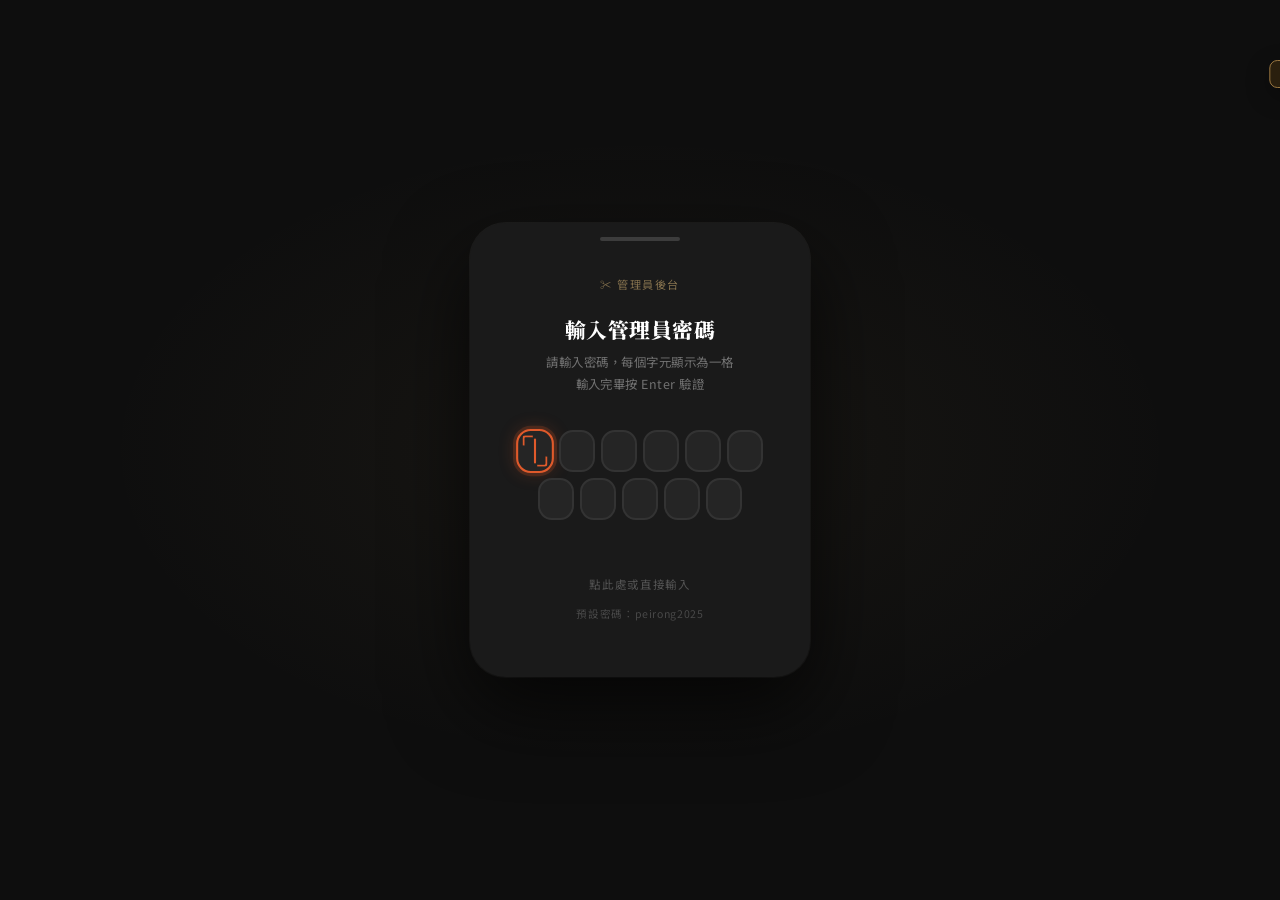
==== commit 39246812: "OTP alphanumeric login with hidden input" ====
--- a/admin.html
+++ b/admin.html
@@ -24,6 +24,8 @@
     /* ── LOGIN OTP ── */
     #login-screen{position:fixed;inset:0;z-index:9999;background:#0e0e0e;display:flex;align-items:center;justify-content:center;overflow:hidden;}
     #login-screen::before{content:'';position:absolute;inset:0;background:radial-gradient(ellipse 60% 50% at 50% 50%,rgba(200,169,110,.06) 0%,transparent 70%);}
+    /* Hidden real input to capture keyboard */
+    #otp-hidden-input{position:absolute;opacity:0;pointer-events:none;width:1px;height:1px;}
 
     /* Phone mockup card */
     .otp-card{
@@ -103,28 +105,9 @@
     .otp-error-msg{font-size:.75rem;color:#e05a2b;margin-top:.3rem;min-height:1.1rem;letter-spacing:.04em;transition:opacity .2s;}
     .otp-hint{font-size:.66rem;color:rgba(255,255,255,.2);margin-top:.9rem;letter-spacing:.06em;}
 
-    /* Number pad */
-    .numpad{padding:0 1.5rem;display:grid;grid-template-columns:repeat(3,1fr);gap:10px;}
-    .numpad-key{
-      background:#252525;border:none;border-radius:14px;
-      height:56px;font-size:1.2rem;font-weight:600;color:#fff;
-      cursor:pointer;transition:background .15s ease,transform .1s ease;
-      display:flex;align-items:center;justify-content:center;
-      position:relative;overflow:hidden;
-    }
-    .numpad-key:active{background:#333;transform:scale(.93);}
-    .numpad-key.del{font-size:.9rem;color:rgba(255,255,255,.55);}
-    .numpad-key.del:active{background:#2a1a1a;}
-    /* ripple */
-    .numpad-key .ripple{
-      position:absolute;border-radius:50%;
-      background:rgba(200,169,110,.25);
-      width:0;height:0;
-      transform:translate(-50%,-50%);
-      animation:ripple .5s ease-out;
-      pointer-events:none;
-    }
-    @keyframes ripple{to{width:120px;height:120px;opacity:0;}}
+    /* Tap to focus hint */
+    .otp-tap-hint{font-size:.72rem;color:rgba(255,255,255,.25);margin-top:1.2rem;letter-spacing:.06em;animation:tapPulse 2s ease-in-out infinite;}
+    @keyframes tapPulse{0%,100%{opacity:.4;}50%{opacity:.9;}}
 
     /* Success screen */
     .otp-success{padding:3rem 2rem 1.5rem;text-align:center;}
@@ -281,40 +264,24 @@
 <body>
 
 <!-- LOGIN OTP -->
-<div id="login-screen">
+<div id="login-screen" onclick="focusOTP()">
+  <!-- Hidden real input captures all keyboard / mobile input -->
+  <input id="otp-hidden-input" type="password" autocomplete="current-password" autocorrect="off" autocapitalize="off" spellcheck="false"/>
+
   <div class="otp-card">
     <div class="otp-notch"></div>
 
     <!-- Input screen -->
     <div class="otp-screen" id="otp-input-screen">
       <p style="font-size:.7rem;color:rgba(200,169,110,.6);letter-spacing:.14em;text-transform:uppercase;margin-bottom:1.4rem;">✂ 管理員後台</p>
-      <h2 class="otp-title">輸入管理員 PIN</h2>
-      <p class="otp-sub">請輸入 4 位數字 PIN 碼<br/>驗證成功後自動進入後台</p>
-
-      <div class="otp-boxes" id="otp-boxes">
-        <div class="otp-box active" id="b0"><span class="otp-cursor"></span></div>
-        <div class="otp-box" id="b1"></div>
-        <div class="otp-box" id="b2"></div>
-        <div class="otp-box" id="b3"></div>
-      </div>
+      <h2 class="otp-title">輸入管理員密碼</h2>
+      <p class="otp-sub">請輸入密碼，每個字元顯示為一格<br/>輸入完畢按 Enter 驗證</p>
+
+      <!-- Boxes rendered dynamically by JS -->
+      <div class="otp-boxes" id="otp-boxes"></div>
       <p class="otp-error-msg" id="otp-err"></p>
-      <p class="otp-hint">預設 PIN：2025</p>
-    </div>
-
-    <!-- Numpad -->
-    <div class="numpad" id="otp-numpad">
-      <button class="numpad-key" onclick="numInput('1')">1</button>
-      <button class="numpad-key" onclick="numInput('2')">2</button>
-      <button class="numpad-key" onclick="numInput('3')">3</button>
-      <button class="numpad-key" onclick="numInput('4')">4</button>
-      <button class="numpad-key" onclick="numInput('5')">5</button>
-      <button class="numpad-key" onclick="numInput('6')">6</button>
-      <button class="numpad-key" onclick="numInput('7')">7</button>
-      <button class="numpad-key" onclick="numInput('8')">8</button>
-      <button class="numpad-key" onclick="numInput('9')">9</button>
-      <button class="numpad-key" style="visibility:hidden;"></button>
-      <button class="numpad-key" onclick="numInput('0')">0</button>
-      <button class="numpad-key del" onclick="numDelete()">⌫</button>
+      <p class="otp-tap-hint" id="otp-tap">點此處或直接輸入</p>
+      <p class="otp-hint">預設密碼：peirong2025</p>
     </div>
 
     <!-- Success screen -->
@@ -464,9 +431,9 @@
         <div class="card">
           <div class="card-head">🔐 變更管理員密碼</div>
           <div class="field">
-            <label>新 PIN（4位數字）</label>
+            <label>新密碼（英數字，至少4碼）</label>
             <div class="pwd-row">
-              <input type="number" id="new-pwd" placeholder="例：1234" maxlength="4" pattern="\d{4}"/>
+              <input type="password" id="new-pwd" placeholder="新密碼" autocomplete="new-password"/>
               <button class="pwd-apply" onclick="changePwd()">確認</button>
             </div>
           </div>
@@ -540,9 +507,9 @@
 <script src="js/content.js"></script>
 <script>
 /* ════════════════════════════════════
-   AUTH — OTP PIN
-════════════════════════════════════ */
-const DEFAULT_PWD = '2025';   // 4-digit default PIN
+   AUTH — OTP ALPHANUMERIC
+════════════════════════════════════ */
+const DEFAULT_PWD = 'peirong2025';
 const K_PWD  = 'pr_pwd';
 const K_AUTH = 'pr_auth';
 const K_DATA = 'pr_content';
@@ -550,66 +517,76 @@
 
 function getPwd(){ return localStorage.getItem(K_PWD) || DEFAULT_PWD; }
 
-/* ── OTP state ── */
+/* ── OTP box rendering ── */
+const MAX_BOXES = 16; // max visible boxes
 let otpVal = '';
-
-function numInput(d){
-  if(otpVal.length >= 4) return;
-  // ripple
-  event && addRipple(event.currentTarget, event);
-  otpVal += d;
-  renderBoxes();
-  if(otpVal.length === 4) setTimeout(verifyOTP, 180);
-}
-
-function numDelete(){
-  if(!otpVal.length) return;
-  otpVal = otpVal.slice(0,-1);
-  renderBoxes();
-  clearErr();
+let isVerifying = false;
+
+function focusOTP(){
+  const inp = document.getElementById('otp-hidden-input');
+  if(inp) inp.focus();
 }
 
 function renderBoxes(){
-  for(let i=0;i<4;i++){
-    const box = document.getElementById('b'+i);
-    const filled = i < otpVal.length;
-    const active = i === otpVal.length && otpVal.length < 4;
-    box.className = 'otp-box' + (filled?' filled':'') + (active?' active':'');
-    if(filled){
+  const pwd = getPwd();
+  const len = pwd.length;
+  const container = document.getElementById('otp-boxes');
+
+  // Decide how many boxes to show (clamp to MAX_BOXES)
+  const count = Math.min(len, MAX_BOXES);
+  const filled = otpVal.length;
+
+  // Adjust box size for longer passwords
+  const boxSize = count > 10 ? '36px' : count > 7 ? '48px' : '62px';
+  const gap     = count > 10 ? '6px'  : count > 7 ? '9px'  : '12px';
+  container.style.flexWrap = count > 8 ? 'wrap' : 'nowrap';
+  container.style.justifyContent = 'center';
+  container.style.gap = gap;
+
+  container.innerHTML = '';
+  for(let i = 0; i < count; i++){
+    const box = document.createElement('div');
+    const isFilled = i < filled;
+    const isActive = i === filled && filled < count;
+    box.className = 'otp-box' + (isFilled?' filled':'') + (isActive?' active':'');
+    box.id = 'b' + i;
+    box.style.width  = boxSize;
+    box.style.height = count > 10 ? '42px' : count > 7 ? '54px' : '66px';
+    box.style.fontSize = count > 10 ? '1rem' : '1.4rem';
+    if(isFilled){
       box.textContent = '●';
-    } else if(active){
+    } else if(isActive){
       box.innerHTML = '<span class="otp-cursor"></span>';
-    } else {
-      box.textContent = '';
-    }
+    }
+    container.appendChild(box);
   }
 }
 
+function showBoxError(){
+  const boxes = document.querySelectorAll('.otp-box');
+  boxes.forEach(b=>{ b.classList.add('error'); b.classList.remove('active','filled'); });
+  setTimeout(()=>{ boxes.forEach(b=>b.classList.remove('error')); }, 500);
+}
+
 function verifyOTP(){
+  if(isVerifying) return;
   if(otpVal === getPwd()){
+    isVerifying = true;
     showSuccess();
   } else {
-    showError();
+    showBoxError();
+    document.getElementById('otp-err').textContent = '密碼錯誤，請再試一次';
+    setTimeout(()=>{
+      otpVal = '';
+      document.getElementById('otp-hidden-input').value = '';
+      renderBoxes();
+      document.getElementById('otp-err').textContent = '';
+    }, 700);
   }
 }
 
-function showError(){
-  // Shake all boxes
-  for(let i=0;i<4;i++){
-    const box = document.getElementById('b'+i);
-    box.classList.add('error');
-    setTimeout(()=>box.classList.remove('error'), 500);
-  }
-  document.getElementById('otp-err').textContent = '密碼錯誤，請再試一次';
-  setTimeout(()=>{ otpVal=''; renderBoxes(); clearErr(); }, 700);
-}
-
-function clearErr(){ document.getElementById('otp-err').textContent=''; }
-
 function showSuccess(){
-  // Hide input, show success
   document.getElementById('otp-input-screen').classList.add('hidden');
-  document.getElementById('otp-numpad').style.display = 'none';
   document.getElementById('otp-success-screen').classList.remove('hidden');
   setTimeout(enterAdmin, 1600);
 }
@@ -628,28 +605,41 @@
 
 function changePwd(){
   const v = document.getElementById('new-pwd').value.trim();
-  if(!v || !/^\d{4}$/.test(v)){ toast('PIN 必須為4位數字','err'); return; }
+  if(!v || v.length < 4){ toast('密碼至少4個字元','err'); return; }
   localStorage.setItem(K_PWD, v);
   document.getElementById('new-pwd').value='';
-  toast('PIN 已變更 ✓','ok');
-}
-
-// Ripple effect on numpad keys
-function addRipple(btn, e){
-  const r = document.createElement('span');
-  r.className = 'ripple';
-  const rect = btn.getBoundingClientRect();
-  r.style.left = (e.clientX - rect.left) + 'px';
-  r.style.top  = (e.clientY - rect.top) + 'px';
-  btn.appendChild(r);
-  setTimeout(()=>r.remove(), 550);
-}
-
-// Keyboard support
-document.addEventListener('keydown', e=>{
-  if(document.getElementById('login-screen').style.display==='none') return;
-  if(e.key>='0'&&e.key<='9') numInput(e.key);
-  if(e.key==='Backspace') numDelete();
+  toast('密碼已變更 ✓','ok');
+}
+
+/* ── Hidden input event ── */
+document.addEventListener('DOMContentLoaded', ()=>{
+  const inp = document.getElementById('otp-hidden-input');
+  if(!inp) return;
+
+  renderBoxes();
+  focusOTP();
+
+  inp.addEventListener('input', ()=>{
+    if(isVerifying) return;
+    otpVal = inp.value;
+    renderBoxes();
+    document.getElementById('otp-tap').style.display = 'none';
+  });
+
+  inp.addEventListener('keydown', e=>{
+    if(e.key === 'Enter' && otpVal.length > 0) verifyOTP();
+  });
+
+  // Re-focus on card click
+  document.getElementById('login-screen').addEventListener('click', focusOTP);
+
+  // Show tap hint when unfocused
+  inp.addEventListener('blur', ()=>{
+    if(!isVerifying) document.getElementById('otp-tap').style.display='';
+  });
+  inp.addEventListener('focus', ()=>{
+    document.getElementById('otp-tap').style.display='none';
+  });
 });
 
 // Auto-enter if already authed
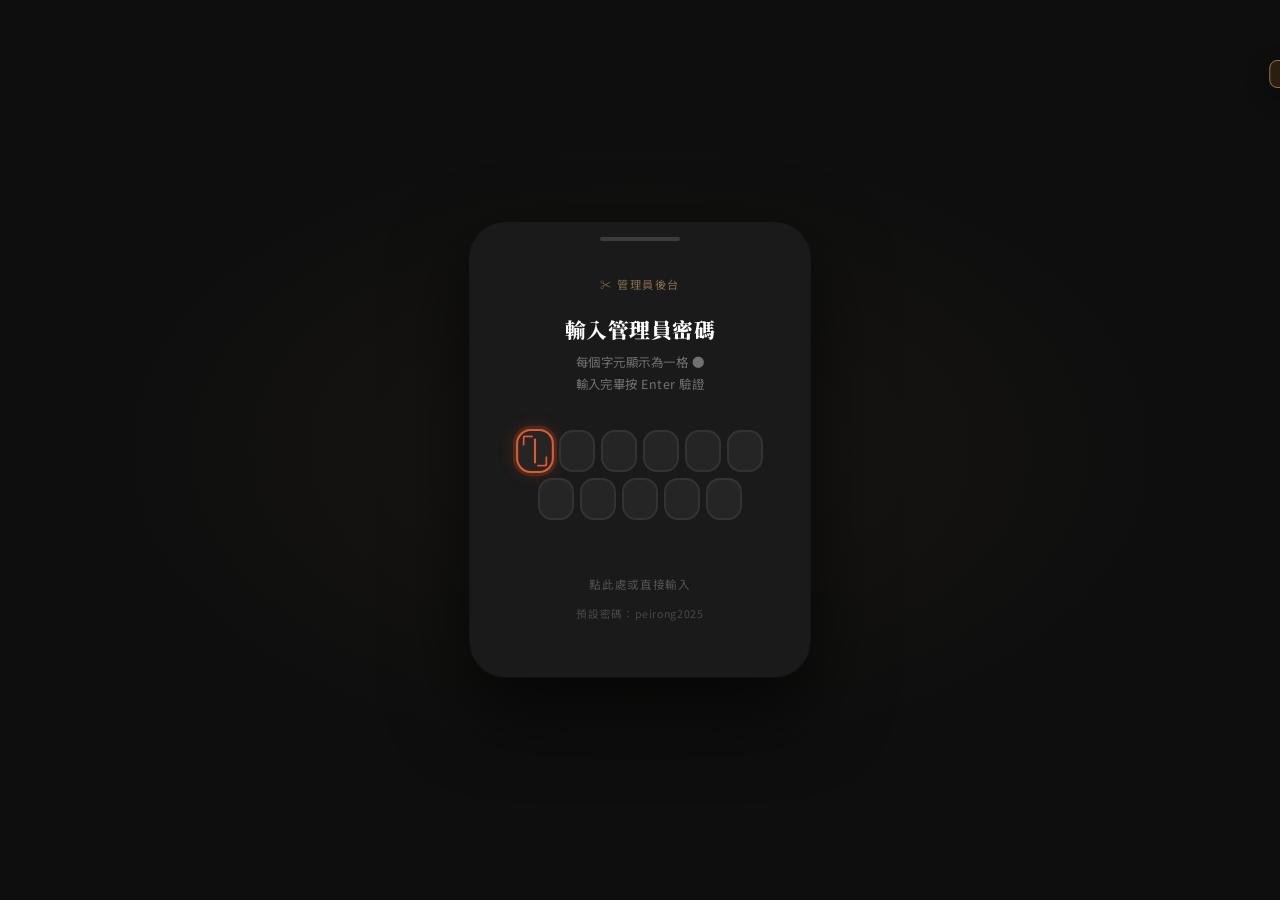
==== commit be4ec40a: "update admin.html" ====
--- a/admin.html
+++ b/admin.html
@@ -275,7 +275,7 @@
     <div class="otp-screen" id="otp-input-screen">
       <p style="font-size:.7rem;color:rgba(200,169,110,.6);letter-spacing:.14em;text-transform:uppercase;margin-bottom:1.4rem;">✂ 管理員後台</p>
       <h2 class="otp-title">輸入管理員密碼</h2>
-      <p class="otp-sub">請輸入密碼，每個字元顯示為一格<br/>輸入完畢按 Enter 驗證</p>
+      <p class="otp-sub">每個字元顯示為一格 ●<br/>輸入完畢按 Enter 驗證</p>
 
       <!-- Boxes rendered dynamically by JS -->
       <div class="otp-boxes" id="otp-boxes"></div>
@@ -361,6 +361,18 @@
           <div class="field"><label>Hero 描述</label><textarea id="f-hero_desc" rows="3"></textarea></div>
           <div class="field"><label>頁尾版權</label><input id="f-footer_copy"/></div>
         </div>
+        <div class="card">
+          <div class="card-head">👩 關於我們 / 老闆娘簡介</div>
+          <div class="field"><label>標題</label><input id="f-about_title" placeholder="前台電大樓捷運站快剪"/></div>
+          <div class="field"><label>簡介內容</label><textarea id="f-about_desc" rows="4"></textarea></div>
+          <div class="field"><label>經驗年數</label><input id="f-stat_years" placeholder="20+"/></div>
+          <div class="field"><label>收費數字</label><input id="f-stat_price" placeholder="200"/></div>
+          <div class="field">
+            <label>老闆娘照片路徑</label>
+            <input id="f-owner_photo" placeholder="images/owner.png"/>
+            <p class="hint">照片請放在 <code>images/</code> 資料夾，填入相對路徑</p>
+          </div>
+        </div>
       </div>
 
       <!-- 資訊 -->
@@ -681,6 +693,7 @@
 ════════════════════════════════════ */
 const SIMPLE_FIELDS = [
   'site_name','site_tagline','hero_price','hero_desc',
+  'about_title','about_desc','stat_years','stat_price','owner_photo',
   'hours','hours_note','pricing','pricing_note',
   'booking','booking_note','phone','line_id',
   'contact_title','contact_sub','address','mrt','bus','footer_copy'
